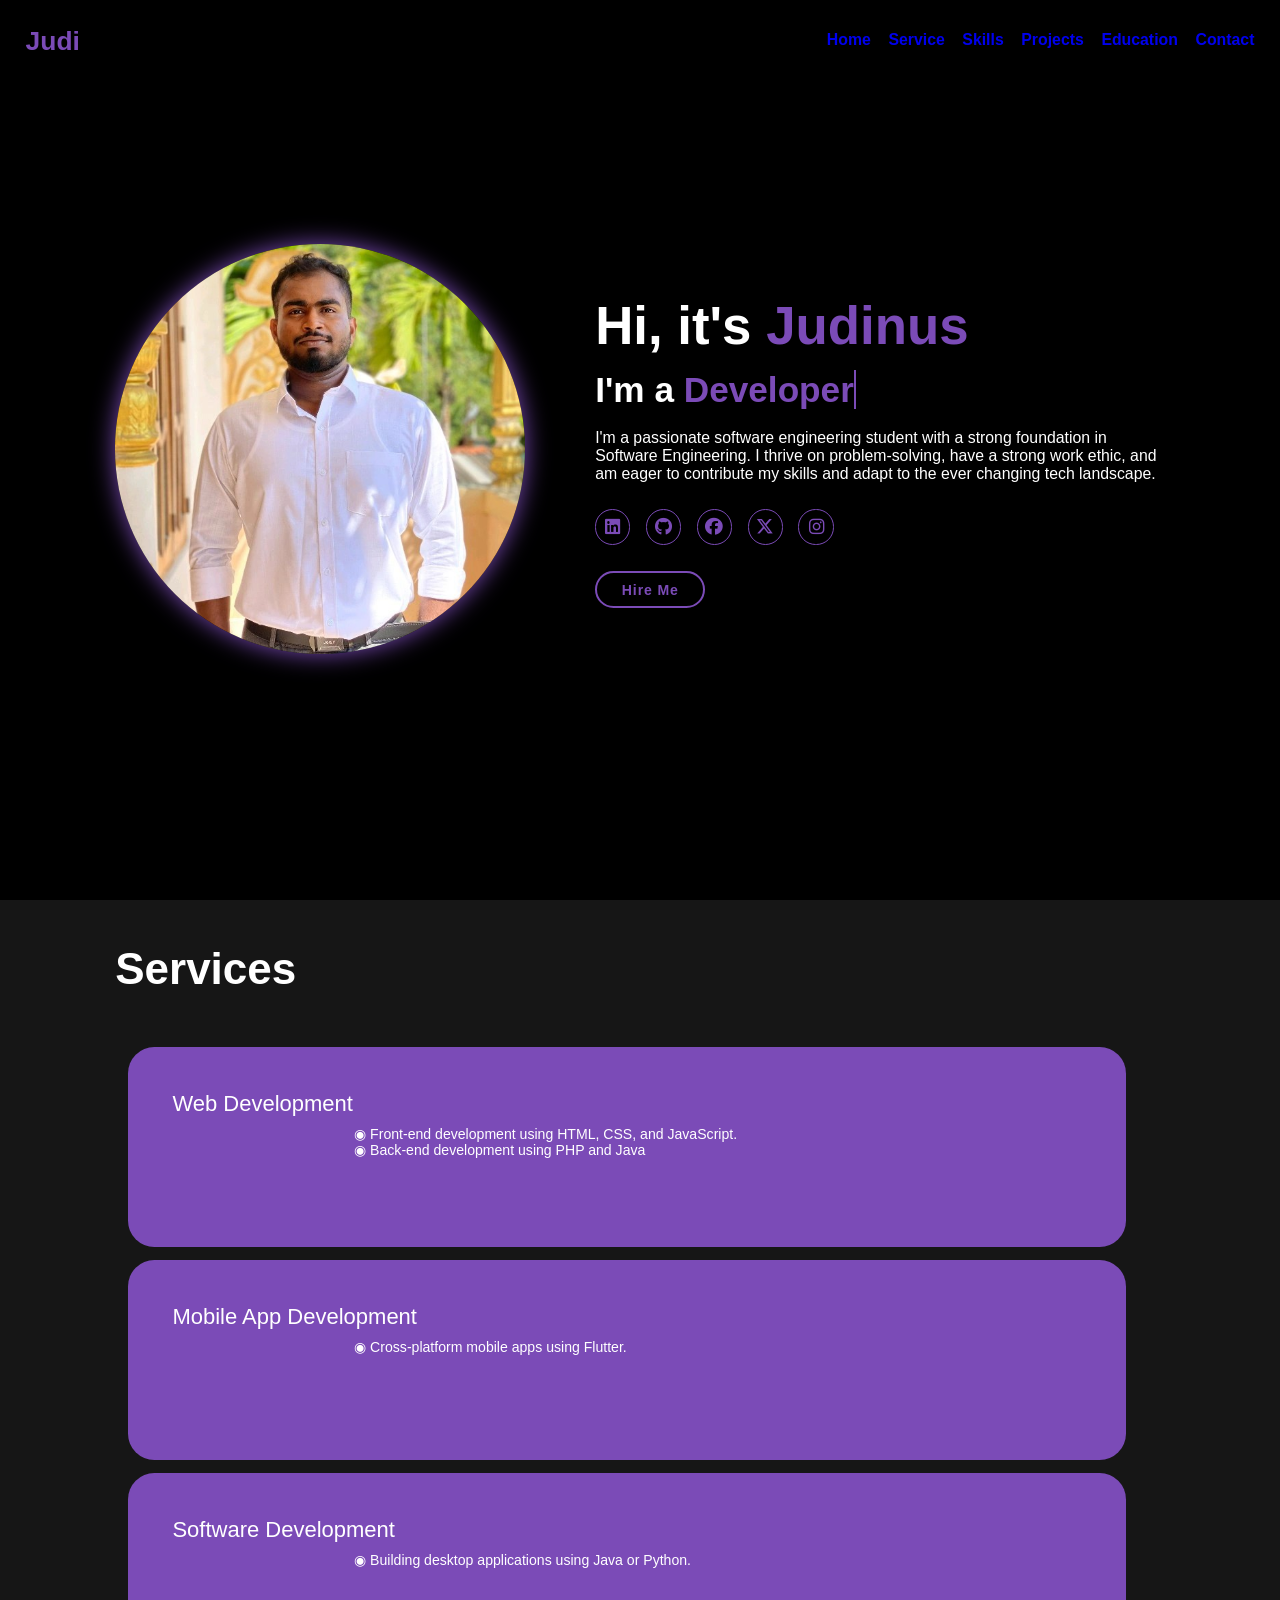
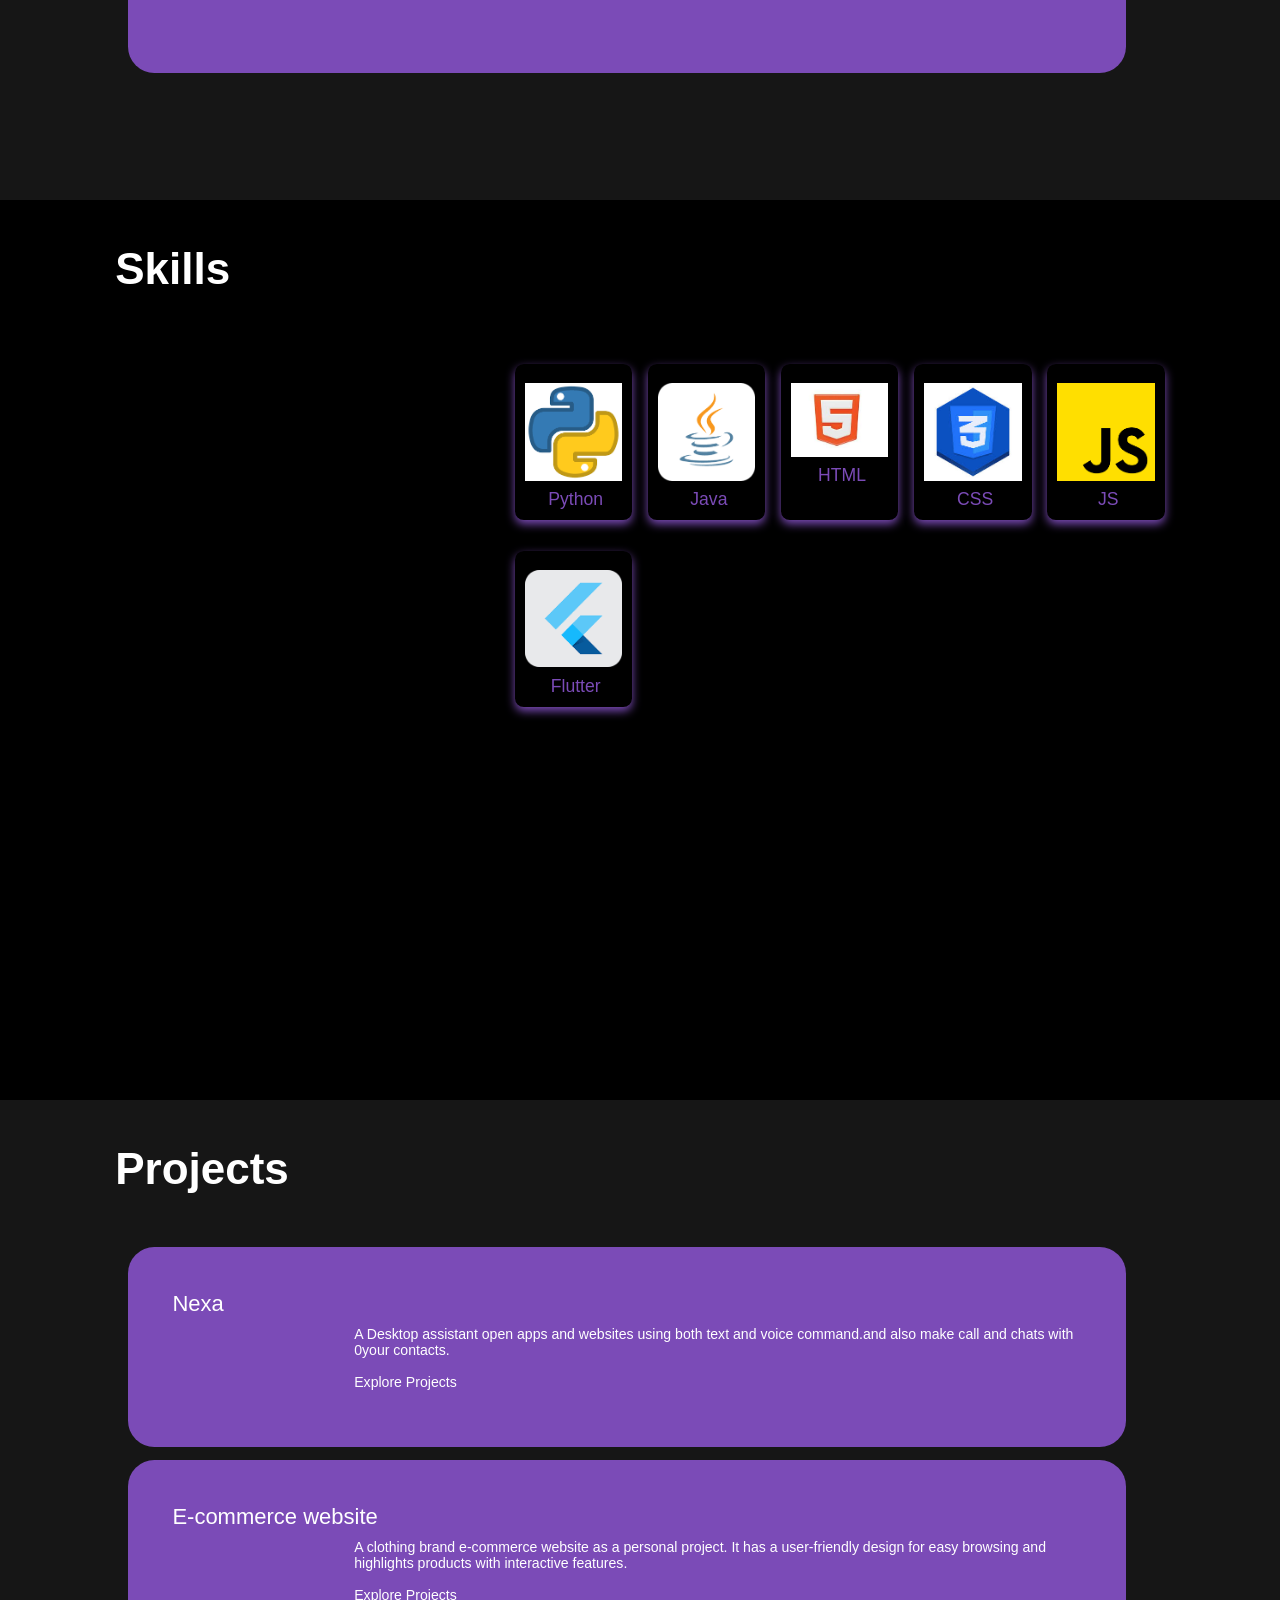
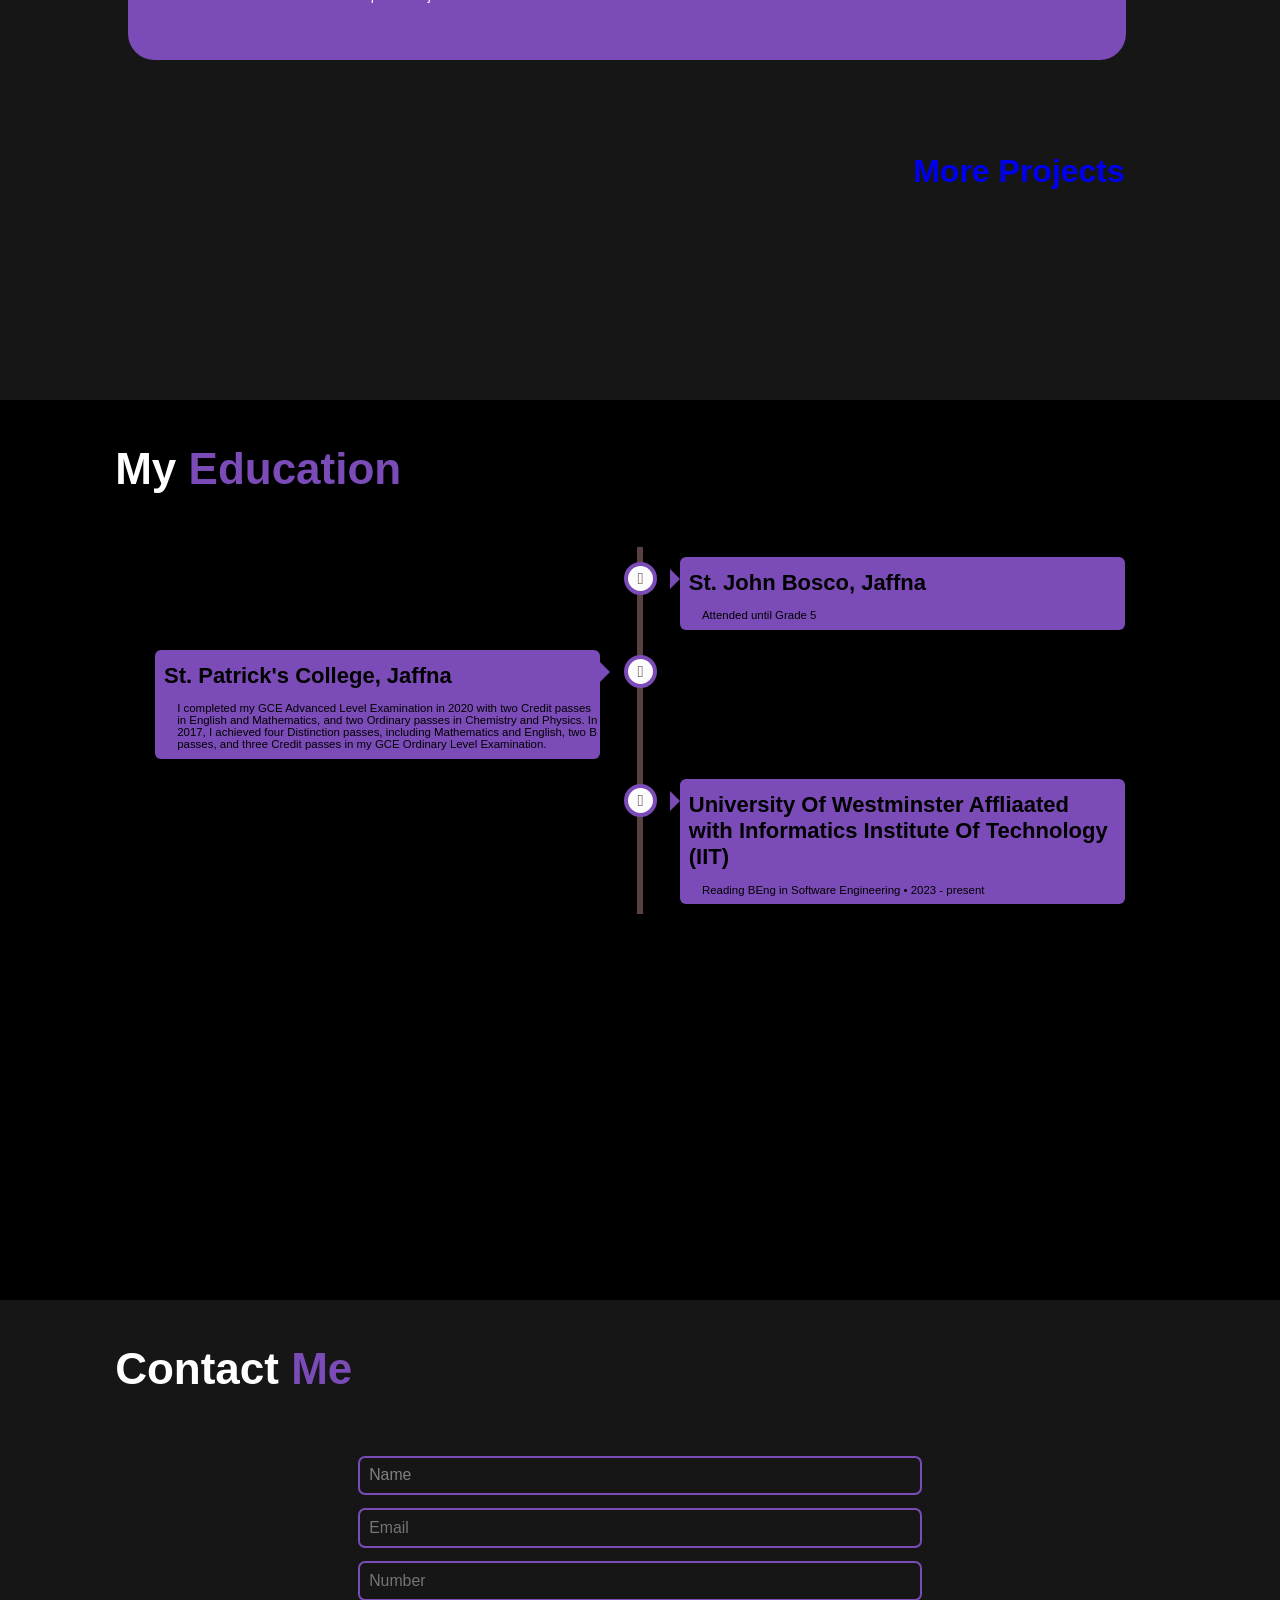
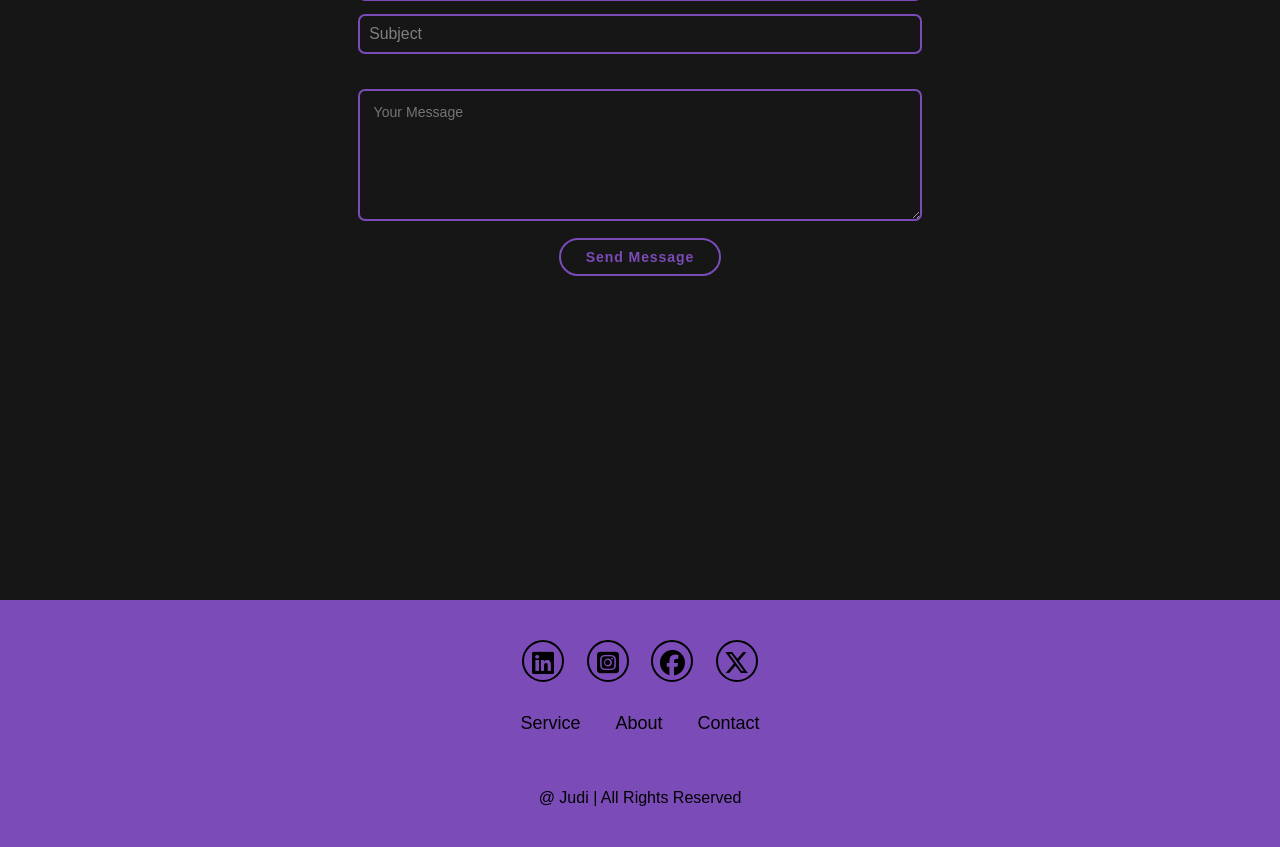
==== index.html @ 8532d981 "script file added" ====
<!DOCTYPE html>
<html lang="en">

<head>
    <meta charset="UTF-8">
    <meta name="viewport" content="width=device-width, initial-scale=1.0">
    <title>Portfolio</title>
    <link rel="stylesheet" href="style.css">
    <link rel="stylesheet" href="https://cdnjs.cloudflare.com/ajax/libs/font-awesome/6.5.2/css/all.min.css" 
    integrity="sha512-SnH5WK+bZxgPHs44uWIX+LLJAJ9/2PkPKZ5QiAj6Ta86w+fsb2TkcmfRyVX3pBnMFcV7oQPJkl9QevSCWr3W6A==" 
    crossorigin="anonymous" referrerpolicy="no-referrer" />
</head>
<body>
    <header class="header">
        <a href="#" class="logo">Judi</a>
        <!-- <i class="fa-solid fa-bars menu-icon"></i> -->
        <nav class="navbar">
            <a href="#home" class="active">Home</a>
            <a href="#service">Service</a>
            <a href="#skills">Skills</a>
            <a href="#projects">Projects</a>
            <a href="#education">Education</a>
            <!-- <a href="#experience">Experience</a> -->
            <a href="#contact">Contact</a>
        </nav>
    </header>

    <section class="home" id="home">
        <div class="home-img">
            <img src="profile.jpeg" alt="Profile Image">
        </div>
        <div class="home-content">
            <h1>Hi, it's <span>Judinus</span></h1><br>
            <h3 class="typing-text">I'm a <span id="typed-text"></span></h3><br>
            <p>I'm a passionate software engineering student with a
                strong foundation in Software Engineering. I thrive on
                problem-solving, have a strong work ethic, and am
                eager to contribute my skills and adapt to the ever
                changing tech landscape.</p>
            <div class="social-icon">
                <a href="https://www.linkedin.com/in/judinus?utm_source=share&utm_campaign=share_via&utm_content=profile&utm_medium=android_app"><i class="fa-brands fa-linkedin"></i></a>
                <a href="https://github.com/Judinus10"><i class="fa-brands fa-github"></i></a>
                <a href="https://web.facebook.com/profile.php?id=100071634176189"><i class="fa-brands fa-facebook"></i></a>
                <a href="https://x.com/Judinus10"><i class="fa-brands fa-x-twitter"></i></a>
                <a href="https://www.instagram.com/damn_itx.judi?igsh=aXR3eDQwMWQ2eWVj"><i class="fa-brands fa-instagram"></i></a>
            </div>
            <a href="#contact" class="btn">Hire Me</a>
        </div>
    </section>
    
    <section class="service" id="service">
        <h2 class="heading">Services</h2>

        <div class="service-box">
            <div class="service-info">
                <h4>Web Development</h4>
                <p>◉ Front-end development using HTML, CSS, and JavaScript.<br>
                    ◉ Back-end development using PHP and Java<br>
                    <!-- ◉ Full-stack web development (combining front-end and back-end skills) -->
                </p>
            </div>
        </div>
        <div class="service-box">
            <div class="service-info">
                <h4>Mobile App Development</h4>
                <p>◉ Cross-platform mobile apps using Flutter.<br>
                    <!--◉ Development of Android apps with Java  -->
                </p>
            </div>
        </div>
        <div class="service-box">
            <div class="service-info">
                <h4>Software Development</h4>
                <p>◉ Building desktop applications using Java or Python.<br>
                    <!-- ◉ Developing RESTful APIs with PHP or Python -->
                 </p>
            </div>
        </div>
    </section>

    <section class="skills" id="skills">
        <h2 class="heading">Skills</h2>
        <div class="container">
            <div class="row" id="skillsContainer">
                <div class="bar">
                    <div class="info">
                        <img src="assets\images\python.png" alt="Python">
                        <span>Python</span>
                    </div>
                </div>
                <div class="bar">
                    <div class="info">
                        <img src="assets\images\java.png" alt="Java">
                        <span>Java</span>
                    </div>
                </div>
                <div class="bar">
                    <div class="info">
                        <img src="assets\images\html.jpg" alt="HTML">
                        <span>HTML</span>
                    </div>
                </div>
                <div class="bar">
                    <div class="info">
                        <img src="assets\images\css.jpeg" alt="CSS">
                        <span>CSS</span>
                    </div>
                </div>
                <div class="bar">
                    <div class="info">
                        <img src="assets\images\js.png" alt="JS">
                        <span>JS</span>
                    </div>
                </div>
                <div class="bar">
                    <div class="info">
                        <img src="assets\images\flutter.png" alt="Flutter">
                        <span>Flutter</span>
                    </div>
                </div>
                <!-- <div class="bar"></div>
                    <div class="info">
                        <img src="assets\images\php.png" alt="Php">
                        <span>PHP</span>
                    </div>
                </div> -->
            </div>
        </div>
    </section>

    <section class="service" id="projects">
        <h2 class="heading">Projects</h2>
        <div class="service-box">
            <div class="service-info" id="pro">
                <h4>Nexa</h4>
                <p>
                    A Desktop assistant open apps and websites using both text and voice command.and also make call and chats with 0your contacts.
                    <br><br><a href="https://github.com/Judinus10/NexaDesktopAssistant">Explore Projects</a>
                </p>
            </div>
        </div>
        <!-- <div class="service-box">
            <div class="service-info">
                <h4>Attendence Management System</h4>
                <p>
                    A Desktop assistant open apps and websites using both text and voice command.and also make call and chats with 0your contacts.
                    <br><br><a href="https://github.com/Judinus10/NexaDesktopAssistant">Explore Projects</a>
                </p>
            </div>
        </div> -->
        <div class="service-box">
            <div class="service-info">
                <h4>E-commerce website</h4>
                <p>
                    A clothing brand e-commerce website as a personal project. It has a user-friendly design for easy browsing and highlights products with interactive features.
                    <br><br><a href="https://github.com/Judinus10/e-commerceWebsite">Explore Projects</a>
                </p>
            </div>
        </div>
        <h1><a href="https://github.com/Judinus10?tab=repositories">More Projects</a></h1>
    </section>

    <section class="education" id="education">
        <h2 class="heading">My <span>Education</span></h2>
        <div class="timeline">
             <div class="container right">
                <div class="content">
                    <div class="tag">
                        <h2>St. John Bosco, Jaffna</h2>
                    </div>
                    <div class="decs">
                        <p>Attended until Grade 5</p>
                    </div>
                </div>
            </div>
            <div class="container left">
                <div class="content">
                    <div class="tag">
                        <h2>St. Patrick's College, Jaffna</h2>
                    </div>
                    <div class="decs">
                        <p>
                            I completed my GCE Advanced Level Examination in 
                            2020 with two Credit passes in English and Mathematics,
                             and two Ordinary passes in Chemistry and Physics. 
                             In 2017, I achieved four Distinction passes, including 
                             Mathematics and English, two B passes, and three Credit 
                             passes in my GCE Ordinary Level Examination.
                        </p>
                    </div>
                </div>
            </div>
            <div class="container right">
                <div class="content">
                    <div class="tag">
                        <h2>University Of Westminster
                            Affliaated with Informatics Institute Of Technology (IIT)</h2>
                    </div>
                    <div class="decs">
                        <p>Reading BEng in Software Engineering • 2023 - present <br>
                
                        </p>
                    </div>
                </div>
            </div>
            <!-- <div class="container left">
                <div class="content">
                    <div class="tag">
                        <h2>University</h2>
                    </div>
                    <div class="decs">
                        <p>Lorem ipsum dolor sit amet In repellendus laboriosam sed 
                            error? Id illum laudantium voluptatem voluptate! Praesentium
                             rem facilis nemo tenetur vero odit eum perferendis quae quaerat?
                              Praesentium?</p>
                    </div>
                </div>
            </div>  -->
        </div>
    </section>

    <section class="contact" id="contact">
        <h2 class="heading">Contact <span>Me</span></h2>
        <form action="send_email.php" method="POST" >
            <div class="input-box">
                <input type="text" placeholder="Name" required><br>
                <input type="email" placeholder="Email" required> <br>
                <input type="Number"  placeholder="Number" required><br>
                <input type="text"  placeholder="Subject" ><br>
            </div>
            <textarea name="" id="" cols="10" placeholder="Your Message"></textarea>
            <input type="submit" value="Send Message" class="btn">
        </form>
    </section>

    <footer class="footer">
        <div class="social">
            <a href="https://www.linkedin.com/in/judinus?utm_source=share&utm_campaign=share_via&utm_content=profile&utm_medium=android_app" class="fa-brands fa-linkedin"></i></a>
            <a href="https://www.instagram.com/damn_itx.judi?igsh=aXR3eDQwMWQ2eWVj" class="fa-brands fa-square-instagram"></i></a>
            <a href="https://web.facebook.com/profile.php?id=100071634176189" class="fa-brands fa-facebook"></i></a>
            <a href="https://x.com/Judinus10" class="fa-brands fa-x-twitter"></i></a>
        </div>
        <ul class="list">
            <!-- <li><a href="#">FAQ</a></li> -->
            <li><a href="#service">Service</a></li>
            <li><a href="#home">About</a></li>
            <li><a href="#contact">Contact</a></li>
            <!-- <li><a href="#">Privacy Policies</a></li> -->
        </ul>
        <p class="copyright">
            @ Judi | All Rights Reserved
        </p>
    </footer>

    <script src="/assets/js/script.js"> </script>
</body>
</html>
---- style.css ----
@import url("https://fonts.googleapis.com/css?family=Montserrat:400,500,600|Nunito:400,600,700");
*{
  margin: 0;
  padding: 0;
  box-sizing: border-box;
  text-decoration: none;
  border: none;
  outline: none;
  scroll-behavior: smooth;
  font-family: 'Popins',sans-serif;
}

:root{
  --bg-colour:#000000;
  --second-bg-color:#161616;
  --text-color:#fff;
  --main-color:#7b4bb7;
}

html{
  font-size: 62.5%;
  overflow-x: hidden;
}

body{
  background: var(--bg-colour);
  font-family:"Poppins",sans-serif;
  color:var(--text-color);
}

html::-webkit-scrollbar-track{
  width: 0.8rem;
}

html::-webkit-scrollbar-track{
  background: var(--bg-colour);
}

html::-webkit-scrollbar-thumb{
  background: var(--main-color);
}

.header{
  position: fixed;
  top: 0;
  left: 0;
  width: 100%;
  padding: 3rem 2%; /*vertical & horizontal paddding */
  background: rgba(0,0,0,0.7);
  filter: drop-shadow(10px);
  display: flex;
  justify-content: space-between;
  align-items: center;
  z-index: 100;
}

.logo{
  font-size: 3rem;
  color: var(--main-color);
  font-weight: 800;
  cursor: pointer;
  transition: 0.5s ease;
}

.logo:hover{
  transform: scale(1.1);
}

.navbar {
  display: flex;
  gap: 2rem; /* Adjust the value as needed for horizontal spacing */
  font-size: 1.8rem;
  color: var(--text-color);
  font-weight: 700;
  transition: 0.3s ease;
  border-bottom: 3px solid transparent;
}


.navbar a:hover,
.navbar a:active{
  color: var(--main-color);
  border-bottom: 3px solid var(--main-color);
}

#menu-icon{
  font-size: 3rpm;
  color: var(--main-color);
  display:none;
}

@media (max-wodth:995px){
  #menu-icon{
    display:block;
  }

  .navbar{
    position:absolute;
    top:100%;
    right:0;
    width :40%;
    border-left: 3px solid var(--main-color);
    border-bottom: 3px solid var(--main-color);
    border-bottom-left-radius:2rem ;
    padding: 1rem 3%;
    background-color: var(--second-bg-color);
    border-top:0.1rem solid rgba(0,0,0,0.1);
    display: none;
  }
  .navbar.active{
    display: block;
  }
  .navbar a{
    display: block;
    font-size: 2rem;
    margin: 3rem 0;
  }
  .navbar a:hover,
  .navbar a.active{
    padding: 1rem;
    border-radius: 0.5rem;
    border-bottom: 0.5rem solid var(--main-color);
  }
}

section{
  min-height: 100vh;
  padding: 5rem 9% 5rem;
}

.home{
  display: flex;
  justify-content: center;
  align-items:center;
  gap: 8rem;
  background-color: var(--bg-colour);
}

.home .home-content h1{
  font-size: 6rem;
  font-weight: 700;
  line-height: 1.3;
}

span{
  color: var(--main-color);
}

.home-content h3 {
  font-size: 4rem;
  margin-bottom: 1rem;
  font-weight: 700;
}

.home-img{
  border-radius: 50%;
}

.home-img img {
  position: relative;
  width: 32vw;
  border-radius: 50%;
  box-shadow: 0 0 25px var(--main-color);
  cursor: pointer;
}

.home-img img:hover{
  transform: scale(1.01);
  filter:drop-shadow(0 0 25px var(--main-color));
}

.home-content p{
  font-size: 1.8rem;
  font-weight: 500;
}

.social-icon a{
  display: inline-flex;
  justify-content: center;
  align-items: center;
  width: 4rem;
  height: 4rem;
  background : transparent;
  border: 0.2rem solid var(--main-color);
  font-size: 2rem;
  border-radius: 50%;
  color: var(--main-color);
  margin: 3rem 1.5rem 3rem 0;
  transition: 0.3s ease;
}

.social-icon a:hover {
  color: black;
  transform: scale(1.3)translateY(-5px);
  background: var(--main-color);
  box-shadow: 0 0 25px var(--main-color);
}

.btn {
  display: inline-block;
  padding: 1rem 2.8rem;
  background: var(--bg-colour);
  border-radius: 4rem;
  font-size: 1.6rem;
  color: var(--main-color);
  border: 2px solid var(--main-color);
  letter-spacing: 0.1rem;
  font-weight: 600;
  transition: 0.3s ease;
  cursor: pointer;
}

.btn:hover {
  transform: scale(1.03);
  background-color: var(--main-color);
  color: black;
  box-shadow: 0 0 25px var(--main-color);
}

.typing-text {
  font-size: 34px;
  font-weight: 600;
  min-width: 280px;
}

/* .typing-text span{
  position: relative;
}

.typing-text span::before {
  content: "Software Developer";
  color: var(--main-color);
  animation: word 20s infinite;
}

.typing-text span::after {
  content: "";
  background: var(--bg-colour);
  position: inherit;
  width: calc(100% + 8px);
  height: 100%;
  border-left: 3px solid var(--bg-colour);
  right: -8;
  animation: cursor 0.6s infinite,typing 20s steps(14) infinite;
}

@keyframes curser {
  to{
    border-left: 3px solid var(--main-color);
  }
}

@keyframes words {
  0% , 20% {
    content: "Web Developer";
  }
  21% , 40% {
    content: "Software Developer";
  }
  41% , 60% {
    content: "Web Designer";
  }
  61% , 80% {
    content: "Photographer";
  }
  81% , 100% {
    content: "Youtuber";
  }
}

@keyframes typing {
  10%, 15%,
  30%, 35%,
  50%, 55%,
  70%, 75%,
  90%, 95%{
    width: 0;
  }
  5%, 20%,
  25%, 40%,
  45%, 60%,
  65%, 80%, 85%{
    width:calc(100% + 8px);
  }
} */

.typing-text span {
  border-right: 2px solid; 
  animation: blink 0.7s infinite; 
}

@keyframes blink {
  50% { border-color: transparent; }
}


@media (max-width:1000px) {
  .home{
    gap: 4rem ;
  }
}

@media (max-width: 995px) {
  .home{
    flex-direction: column;
    margin: 5rem;
  }
  .home .home-content h3{
    font-size: 2.5rem ;
  }
  .home-content h1{
    font-size: 5rem ; 
  }
  .home-img img{
    width: 70vw;
    margin-top: 4rem;
  }
}

/* service section */

.service{
  background-color: var(--second-bg-color);
}

.heading {
  font-size: 5rem; /* Adjust the size as needed */
  font-weight: 800;
  color: var(--text-color); /* Or any color you prefer */
  margin-bottom: 6rem; /* Space below the heading */
}

 .service-container {  /*look for grid view of service later */
  display: grid;
  grid-template-columns: repeat(3, 1fr);
  align-items: center;
  gap: 3rem;
}

.service-box {
  background-color: var(--main-color);
  height: 200px;
  border-radius: 3rem;
  cursor: pointer;
  transition: 0.3s ease;
  margin: 1.5rem;
  width: 95%;
}

.service-box:hover {
  background: white;
  color: var(--main-color);
  transform: scale(1.03);
}

.service-info:hover {
  color: var(--main-color);
  transform: scale(1.03);
}

.service-box .service-info {
  display: flex;
  flex-direction: column;
  text-align: left;
  max-height: 200px;
  justify-content: center;
  align-content: baseline;
  padding: 5em;
}

.service-info h4 {
  font-size: 2.5rem;
  font-weight: 500;
  margin-bottom: 1rem;
}

.service-info p {
  font-size: 1.6rem;
  font-weight: 400;
  max-height: 100px;
  /* margin: auto; */
  padding-left: 20%;
}

/* projects */

.service-info a {
  font-size: 1.6rem;
  font-weight: 400;
  max-height: 100px;
  color: var(--text-color);
  transition: color 0.3s ease;
}

.service-box:hover .service-info a {
  color: var(--main-color);
  text-decoration: underline;
}

.service h1{
  font-size: 32px;
  text-align: end;
  color: var(--main-color);
  padding-top: 80px;
  padding-right: 40px;
}

.service h1 a:hover{
  color:var(--text-color);
  transition: color 0.3s ease;
  text-decoration: underline;
}

@media (max-width: 991px){
  section {
    padding: 10rem 3% 2rem;
  }
  .services{
    padding-bottom: 7rem;
  }
}

@media (max-width: 895px){
  section h2{
    margin-bottom: 3rem;
  }
  .service-container{
    grid-template-columns: repeat(1,1fr);
  }
}

/* Skills Section */

.skills {
  background: var(--bg-colour);
}

.skills .container {
  color: var(--text-color);
  margin: auto;
  margin-top: 2rem;
  display: flex;
  flex-wrap: wrap;
  justify-content: space-between;
  gap: 1rem; 
  width: 650px;
  float: right;
  /* background-color:var(--second-bg-color); */
}

.skills .container .row {
  display: grid;
  grid-template-columns: repeat(5,1fr);
  flex-wrap: wrap;
  gap: 1.8rem;
}

.skills .container .bar {
  margin-bottom: 15px;
  padding: 10px;
  border-radius: 1rem;
  background: var(--bg-colour);
  box-shadow: 0 4px 10px var(--main-color);
  transition: 0.3s ease;
  cursor: pointer;
}

.skills .container .bar img {
  max-width: 100%;
  height: auto;
}

.skills .container .bar:hover {
  box-shadow: 0 4px 10px var(--main-color);
  transform: scale(1.03);
}

.skills .container .bar .info {
  display: flex;
  flex-direction: column;
  align-items: center;
  gap: 1rem;
  margin-top: 1rem;
}

.skills .container .bar .info span{
  font-size: 2rem;
  font-weight: 500;
  margin-left: 0.5rem;
}

@media screen and (max-width : 600px) {
  .skills .container{
    margin: 0;
    padding: 0;
  }

  .skills .container .row{
    grid-template-columns: repeat(2,1fr);
    margin: 1rem;
    padding: 2rem 0.2rem 2rem 0.2rem;
    gap: 1rem;
  }

  .skills .container{
    margin-top: 5px;
    width: 100%;
  }
}

/* education section */

.education {
  background: var(--bg-color);
}

.education .timeline {
  position: relative;
  max-width: 1200px;
  margin: 0 auto;
}

.education .timeline::after {
  content: '';
  position: absolute;
  width: 6px;
  background: rgb(90, 64, 64);
  top: 0;
  bottom: 0;
  left: 50%;
  margin-left: -3px;
  z-index: -2px;
}

.education .container{
  padding: 10px 40px;
  position: relative;
  background-color: inherit;
  width: 50%;
}

.education .container::after {
  content: '\f501';
  position: absolute;
  width: 25px;
  height: 25px;
  line-height: 25px;
  right: -17px;
  background-color: rgb(252, 252, 252);
  border: 4px solid var(--main-color);
  top: 15px;
  border-radius: 50%;
  z-index: 100;
  font-size: 1.89rem;
  text-align: center;
  font-weight: 600;
  font-family: "Font Awsome\ 5 Free";
  color: rgb(90, 64, 64);
}

.education .left {
  left: 0;
}

.education .right {
  left: 50%;
}

.education .left::before {
  content: '';
  height: 0;
  position: absolute;
  top: 22px;
  width: 0;
  z-index: 1;
  right: 30px;
  border: medium solid var(--main-color);
  border-width: 10px 0 10px 10px;
  border-color: transparent transparent transparent var(--main-color);
}

.education .right::before {
  content: '';
  height: 0;
  position: absolute;
  top: 22px;
  width: 0;
  z-index: 1;
  left: 30px;
  border: medium solid var(--main-color);
  border-width: 10px 0 10px 10px;
  border-color: transparent transparent transparent var(--main-color);
}

.education .right::after {
  left: -16px;
}

.education .content {
  background: var(--main-color);
  position: relative;
  border-radius: 6px;
}

.education .content .tag{
  font-size: 1.5rem;
  padding-top: 1.5rem;
  padding-right: 1.5rem;
  padding-left: 1rem;
}

.education .content .decs {
  margin-left: 1.5rem;
  padding-top: 1.5rem;
  padding-bottom: 1rem;
  padding-left: 1rem;
}

.education .content .tag h2 {
  font-size: 2.5rem;
  font-weight: 600;
  color: #000000;
}

.education .content .decs p{
  font-size: 1.3rem;
  font-weight: 500;
  color: #000000;
}

ul {
  list-style-type: disc; 
  padding-left: 20px; 
  color: #000000;
}

ul ul {
  list-style-type: square; 
  padding-left: 20px; 
  color: #000000;
}



@media  screen and (max-width: 600px) {
  .education .timeline {
    margin-top: 2rem;
  }

  .education .timeline::after{
    left: 31px;
  }

  .education .container{
    width: 100%;
    padding-left: 8rem;
    padding-right: 2rem;
  }

  .education .container::after{
    font-size: 2.2rem;
  }

  .education .container::before {
    left: 61px;
    border: medium solid var(--main-color);
    border-width: 10px 10px 10px 0;
    border-color: transparent var(--main-color) transparent transparent;
  }

  .education .left::after{
    left: 15px;
  }

  .education .right::after{
    left: 15px;
  }

  .education .right{
    left: 0%;
  }
}

/* contact section */

.contact{ /*changed*/
background-color: var(--second-bg-color);
}

.contact h2 {
  margin-bottom: 3rem;
  color: white;
}

.contact form {
  max-width: 70rem;
  margin: 1rem auto;
  margin-bottom: 3rem;
  text-align: center;
}

.contact form .input-box {
  gap: 2rem;
  justify-content: center;
  flex-wrap: wrap;
  display: block;
  width: 100%;
  max-width: 100%;
  padding: 1.5rem;
  font-size: 1.6rem;
  margin: 1rem 0;
  resize: none;
}

.contact form .input,
.contact form {
  width: 100%;
  padding: 1.5rem;
  font-size: 1.6rem;
  color: var(--text-color);
  background: var(--second-bg-color);
  border-radius: 0.8rem;
}

input[type="text"], input[type="email"], input[type="number"] {
  padding: 1rem;
  font-size: 1.8rem;
  color: rgb(253, 250, 250); /* Input text color */
  background-color: var(--second-bg-color);
  border: 2px solid var(--main-color); /* Border color */
  border-radius: 0.8rem;
  margin-bottom: 1.5rem;
  width: 100%; /* Set width to 100% */
  max-width: 70rem; /* Set max-width to match the form */
}

input[type="text"]::placeholder {
  color: gray; /* Placeholder text color */
}

.contact form textarea {
  display: block;
  width: 100%; /* Set width to 100% */
  max-width: 64rem; /* Set max-width to match the input boxes */
  height: 15rem;
  padding: 1.5rem;
  font-size: 1.6rem;
  color: var(--text-color);
  background: var(--second-bg-color);
  border-radius: 0.8rem;
  border: 2px solid var(--main-color);
  margin: 1rem auto;
  resize: vertical;
}

.contact form .btn {
  background-color: var(--second-bg-color); /*changed*/
  display: block;
  margin: 2rem auto;
}

.contact form .btn:hover{  /*changed*/
  transform: scale(1.03);
  background-color: var(--main-color);
  color: black;
  box-shadow: 0 0 25px var(--main-color);
}


/* Footer section */

.footer{
  position: relative;
  bottom: 0;
  width: 100%;
  padding: 40px 0;
  background-color: var(--main-color);
}

.footer .social {
  text-align: center;
  padding-bottom: 25px;
  color: #000000;
}

.footer .social a {
  font-size: 25px;
  color: black;
  border: 2px solid black;
  width: 42px;
  height: 42px;
  line-height: 42px;
  display: inline-block;
  text-align: center;
  border-radius: 50%;
  margin: 0 10px;
  transition: 0.3 ease;
}

.footer .social a:hover{
  transform: scale(1.2)translateY(-5px);
  background: black;
  color: var(--main-color);
}

.footer ul {
  margin-top: 0;
  padding: 0;
  font-size: 18px;
  line-height: 1.8;
  margin-bottom: 0;
  text-align: center;
}

.footer ul li a{
  color: black;
  border-bottom: 3px solid transparent;
  transition: 0.3 ease;
}

.footer ul li a:hover{
  border-bottom: 3px solid black;
}

.footer ul li {
  display: inline-block;
  padding: 0 15px;
}

footer .copyright{
  margin-top: 50px;
  text-align: center;
  font-size: 16px;
  color: black;
}

@media (max-width:1285px) {
  html{
    font-size: 55%;
  }
  .service-container{
    padding-bottom: 7rem;
    grid-template-columns: repeat(2,1fr);
    margin: 0 5rem;
  }
}

@media (max-width:991px) {
  .header{
    padding: 2rem;
  }
  .section {
    padding: 10rem 3% 2rem;
  }
  .service{
    padding-bottom: 7rem;
  }
  .footer{
    padding: 2rem 3%;
  }
}
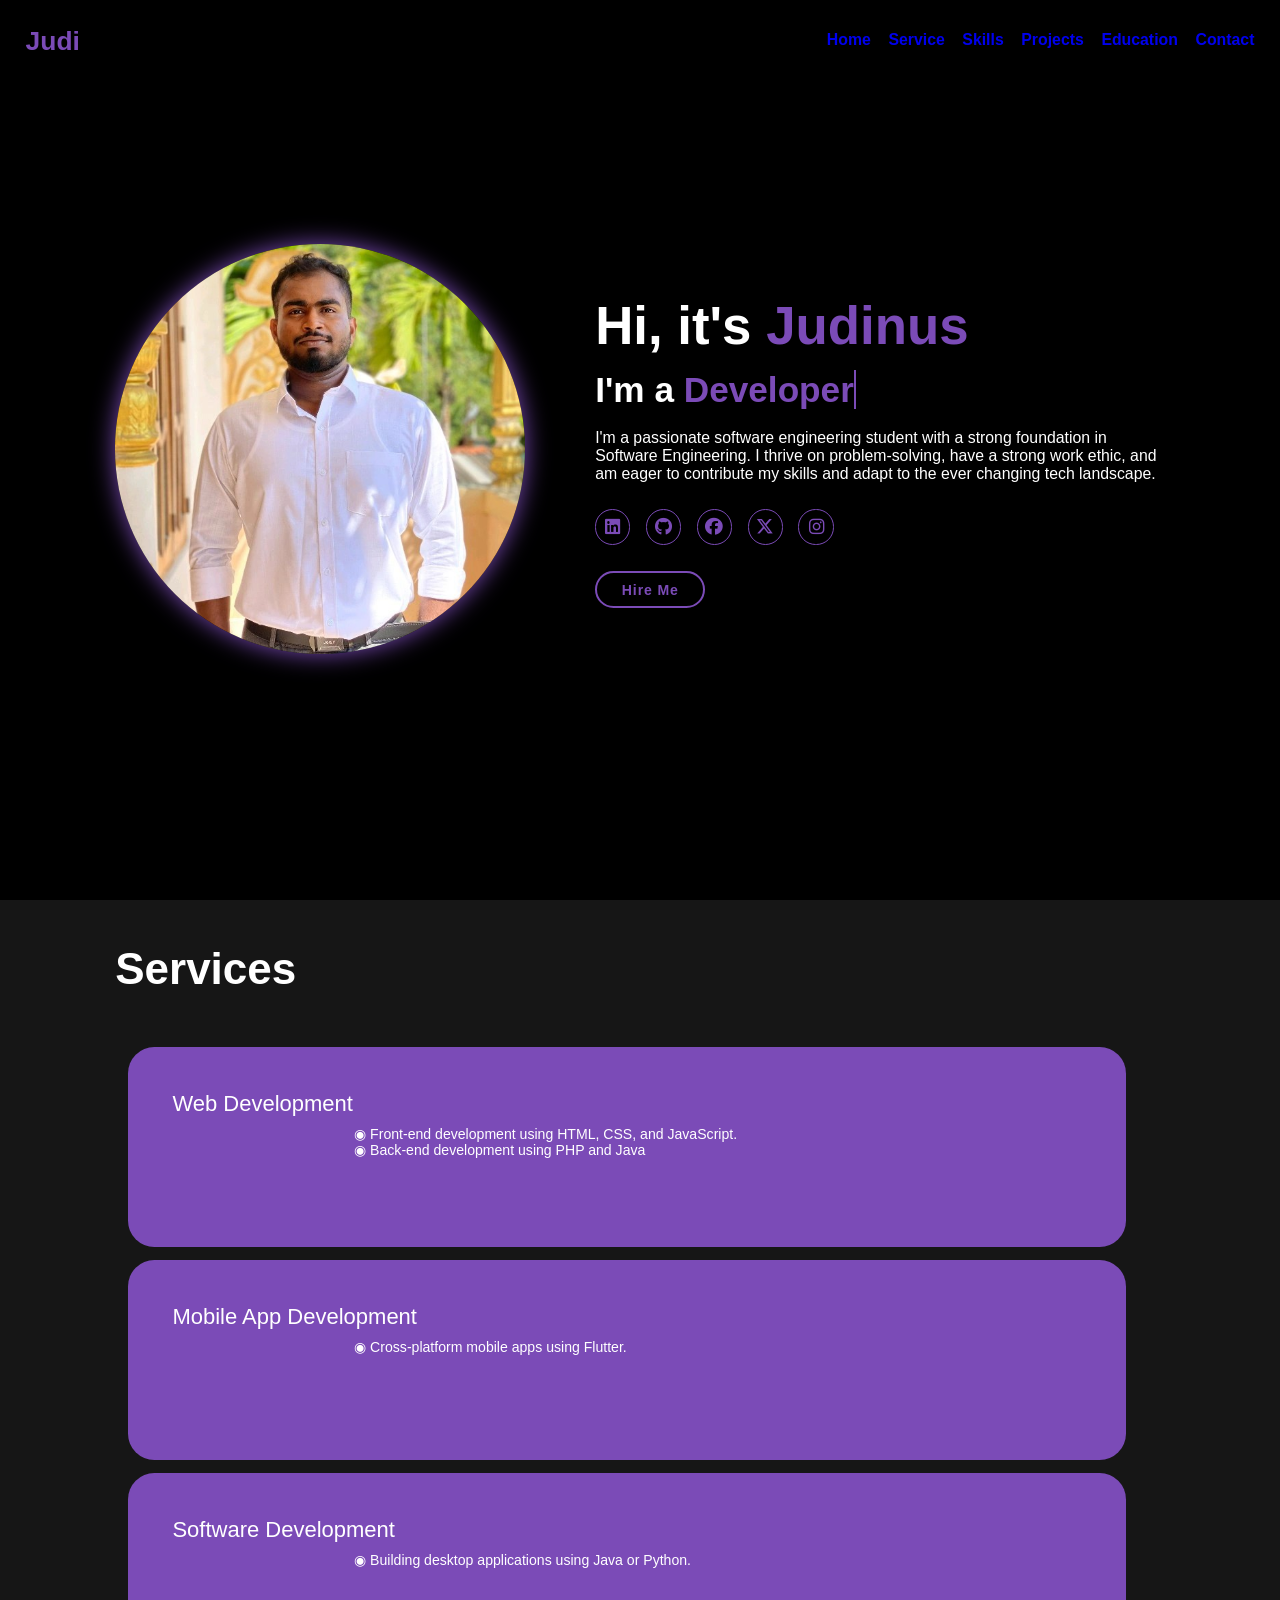
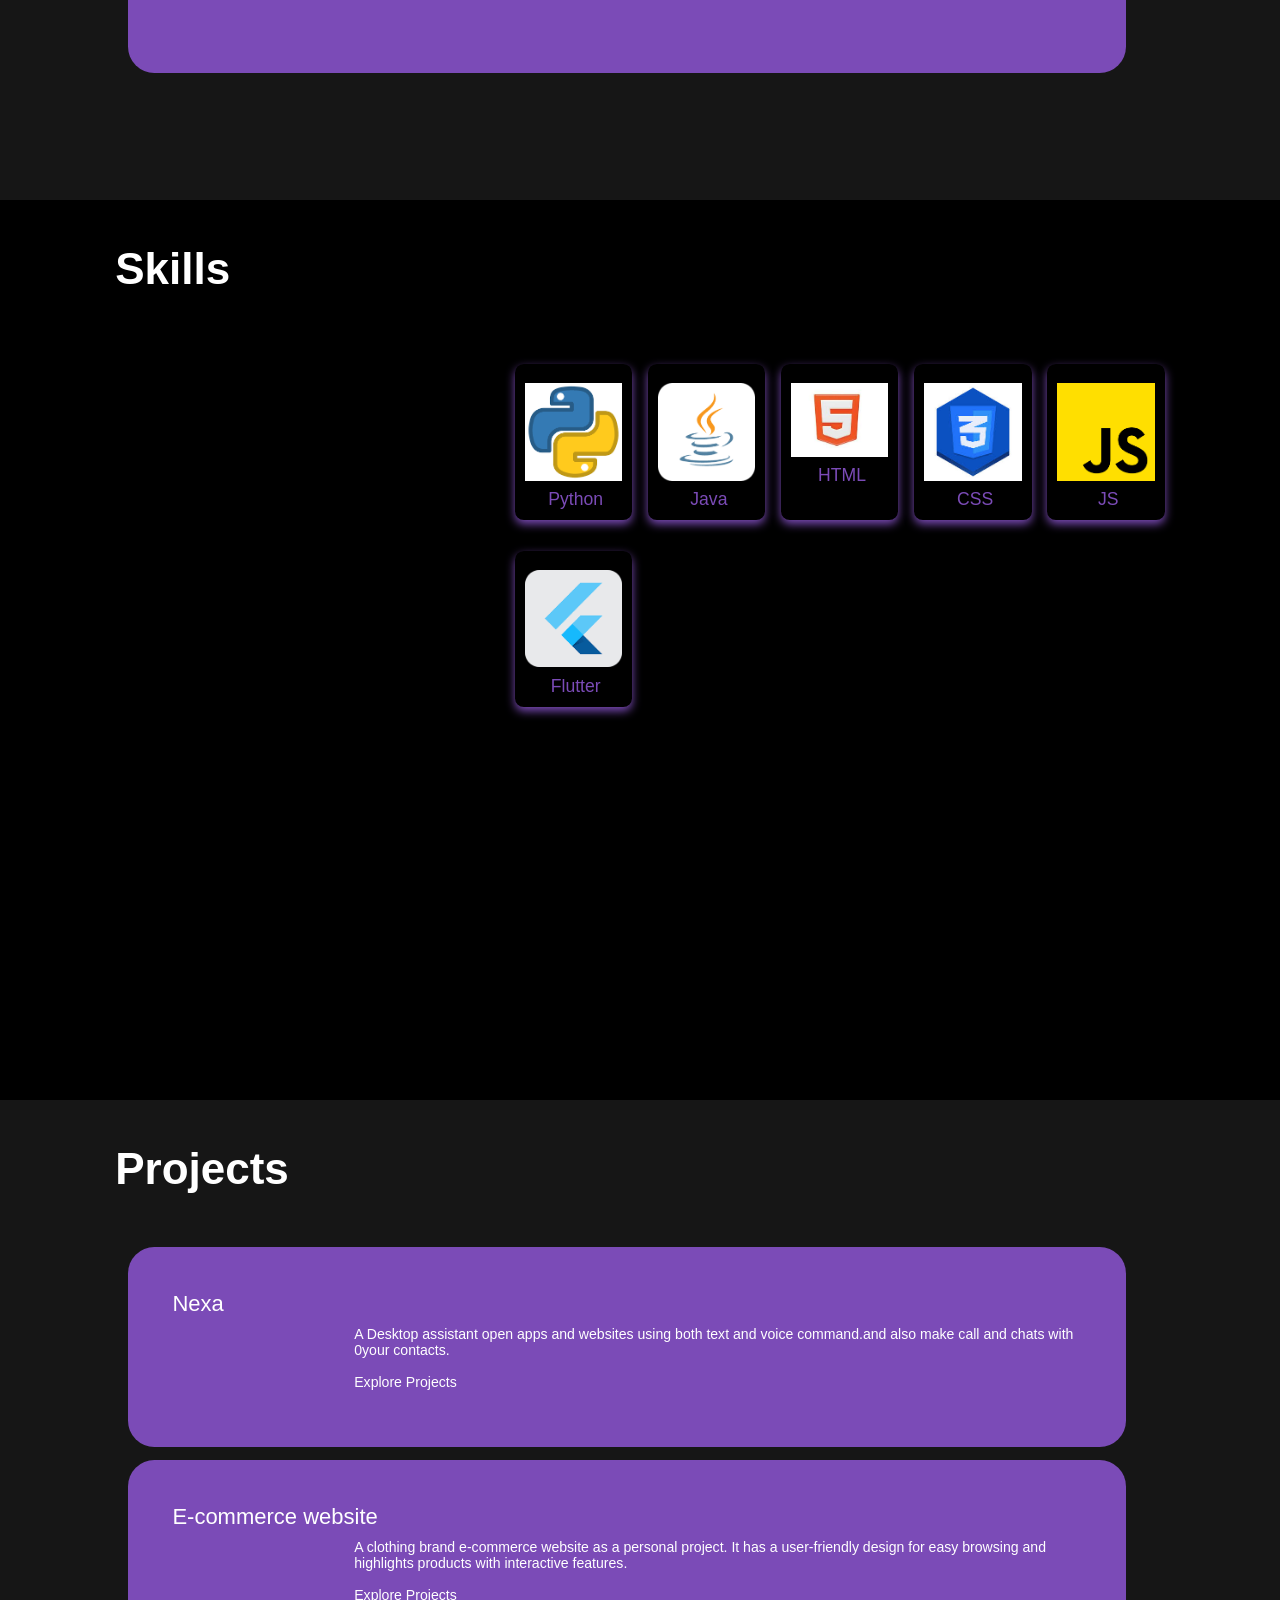
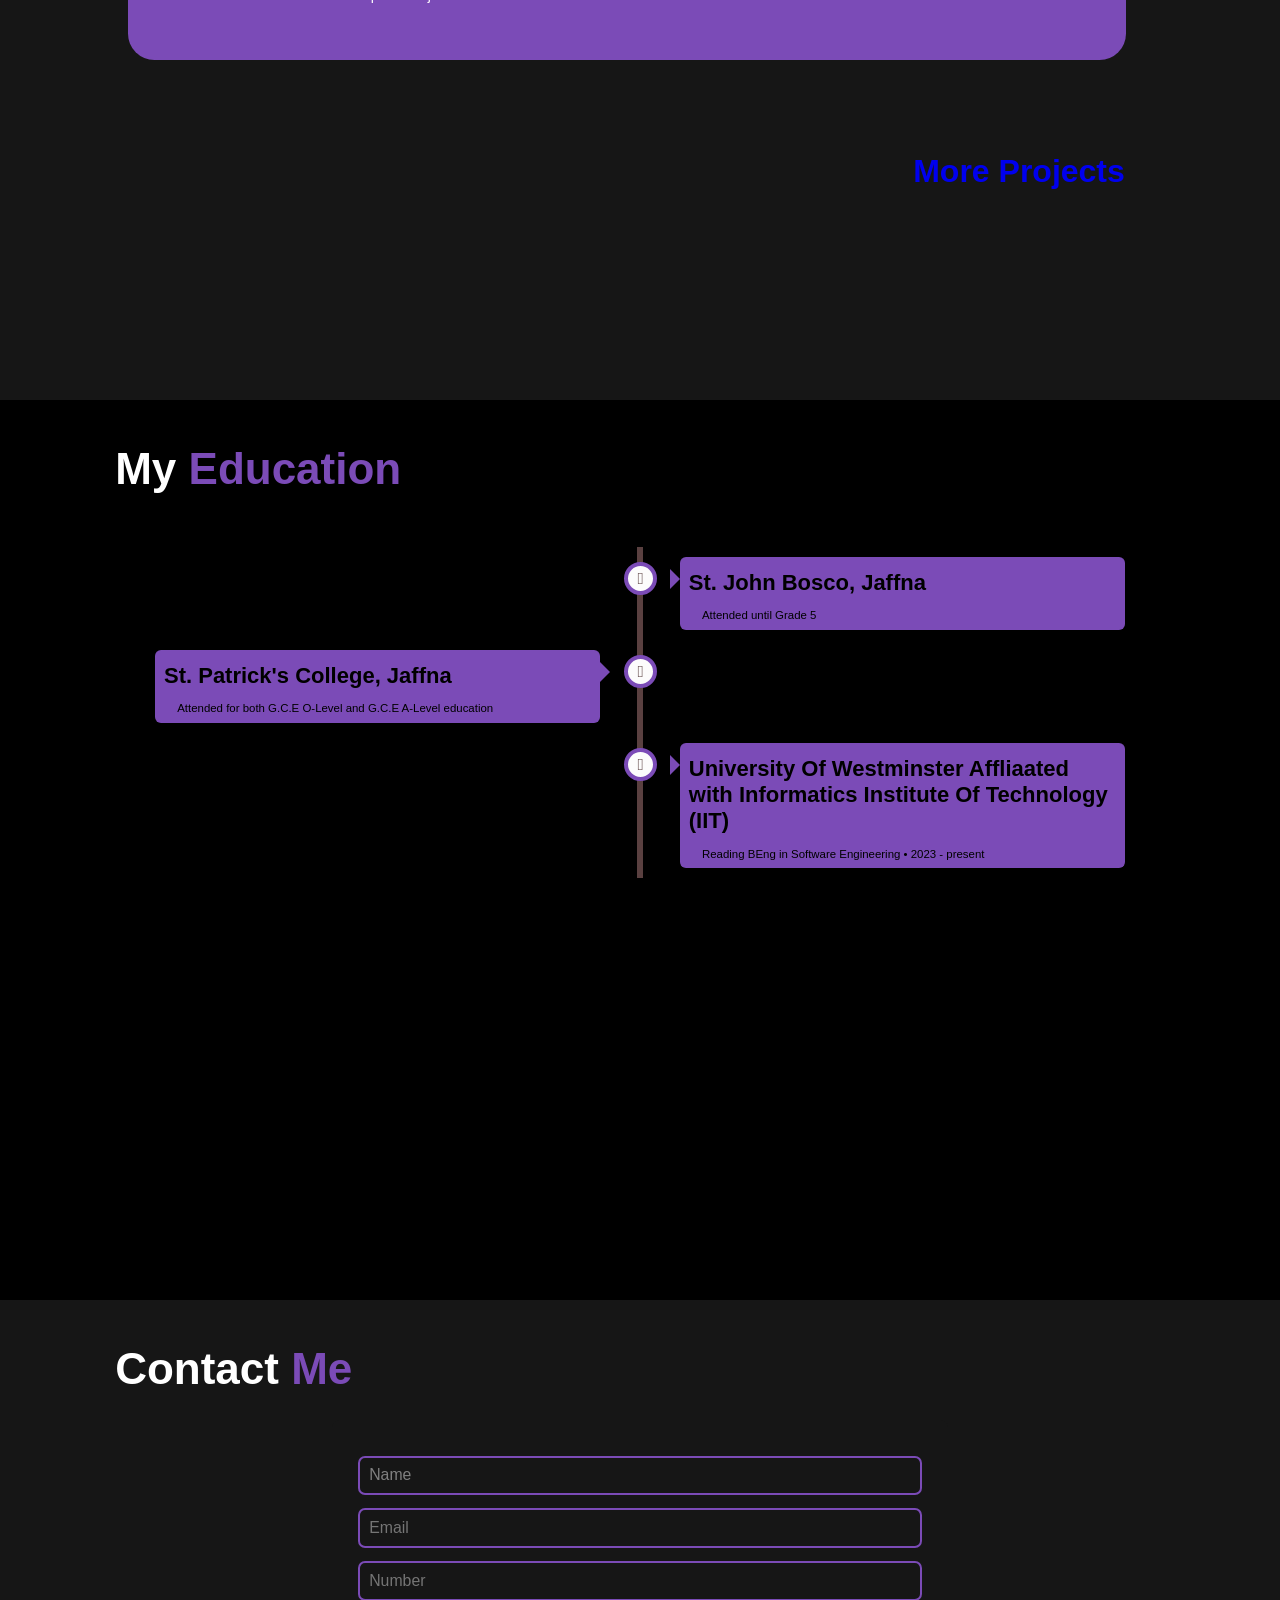
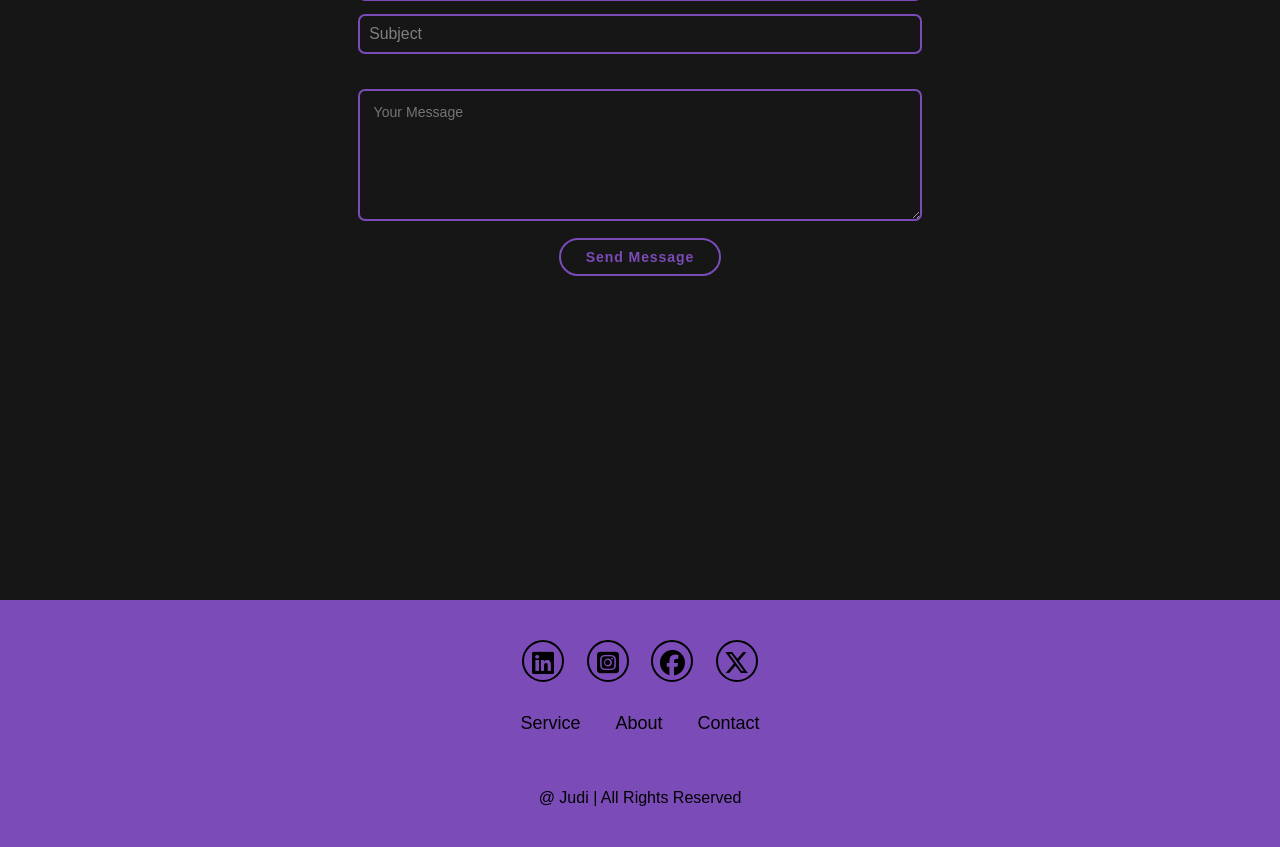
==== commit 557218f7: "modified education" ====
--- a/index.html
+++ b/index.html
@@ -180,12 +180,7 @@
                     </div>
                     <div class="decs">
                         <p>
-                            I completed my GCE Advanced Level Examination in 
-                            2020 with two Credit passes in English and Mathematics,
-                             and two Ordinary passes in Chemistry and Physics. 
-                             In 2017, I achieved four Distinction passes, including 
-                             Mathematics and English, two B passes, and three Credit 
-                             passes in my GCE Ordinary Level Examination.
+                            Attended for both G.C.E O-Level and G.C.E A-Level education
                         </p>
                     </div>
                 </div>
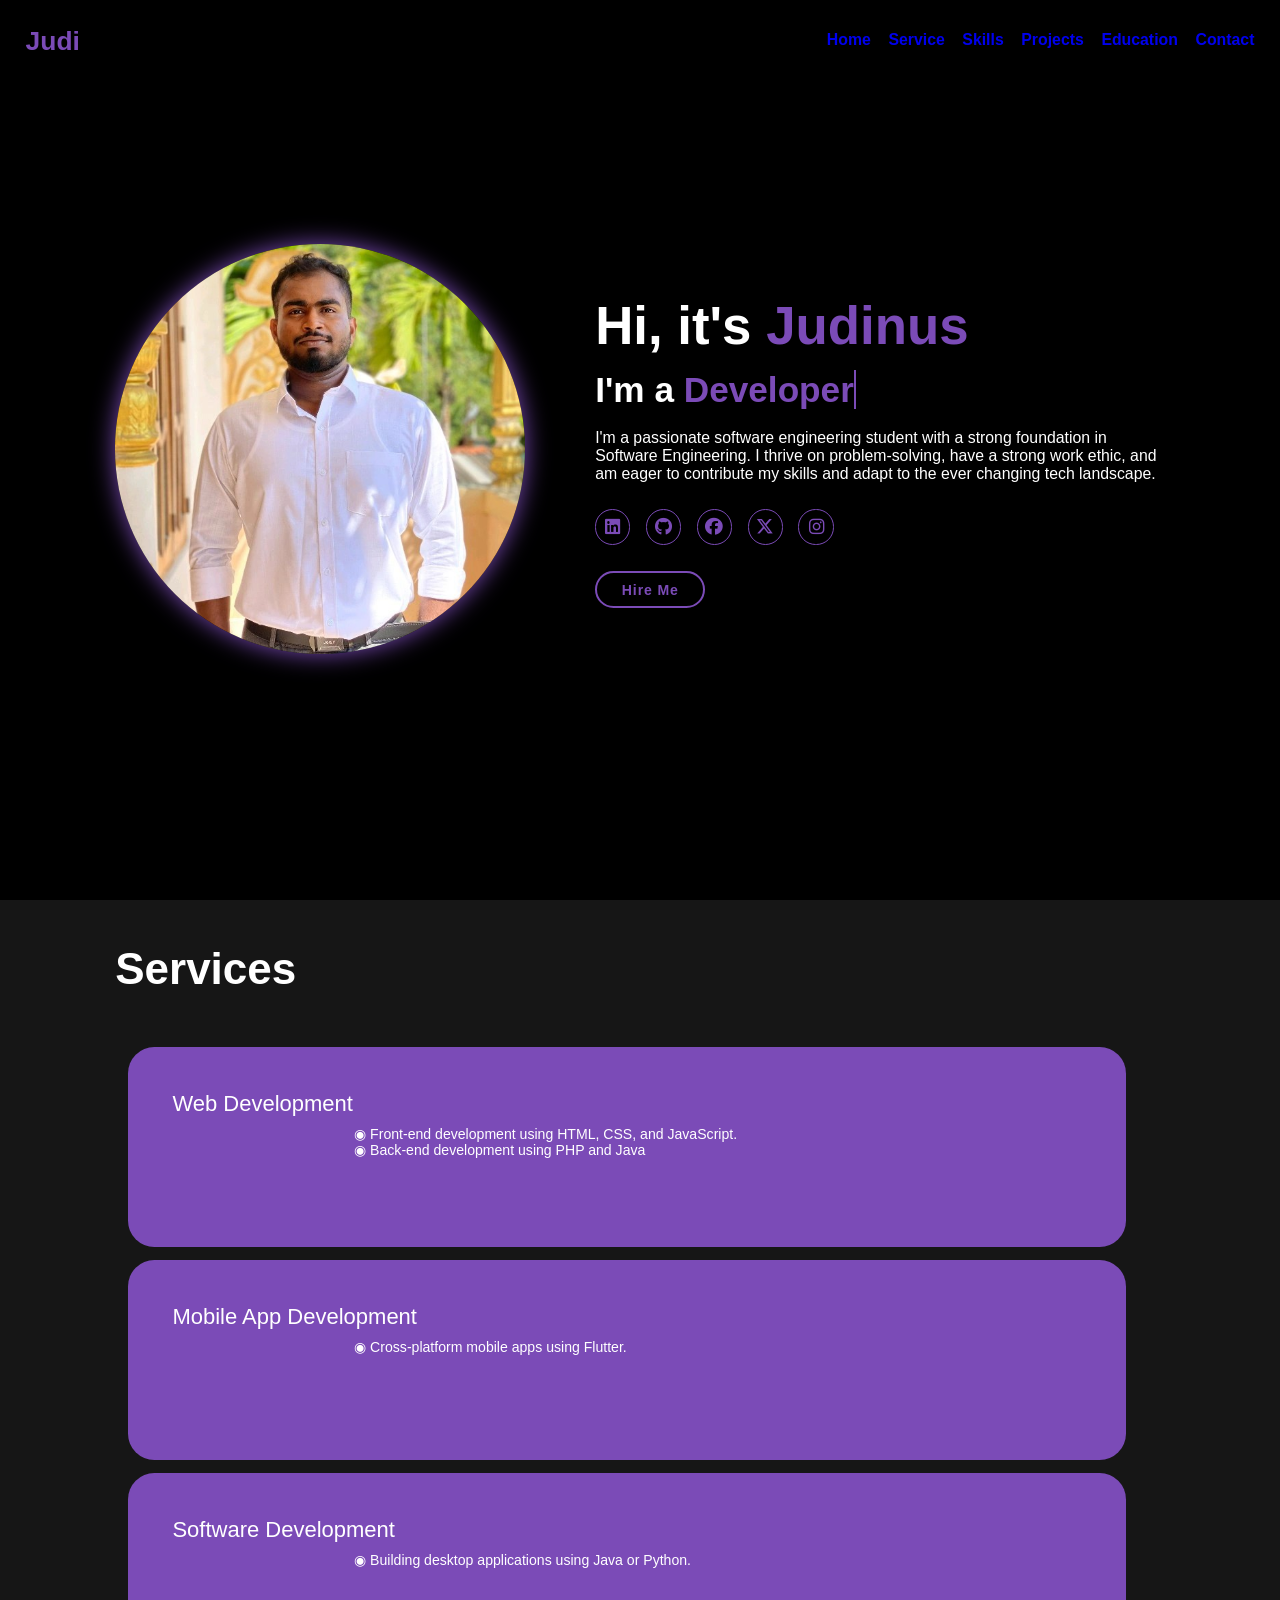
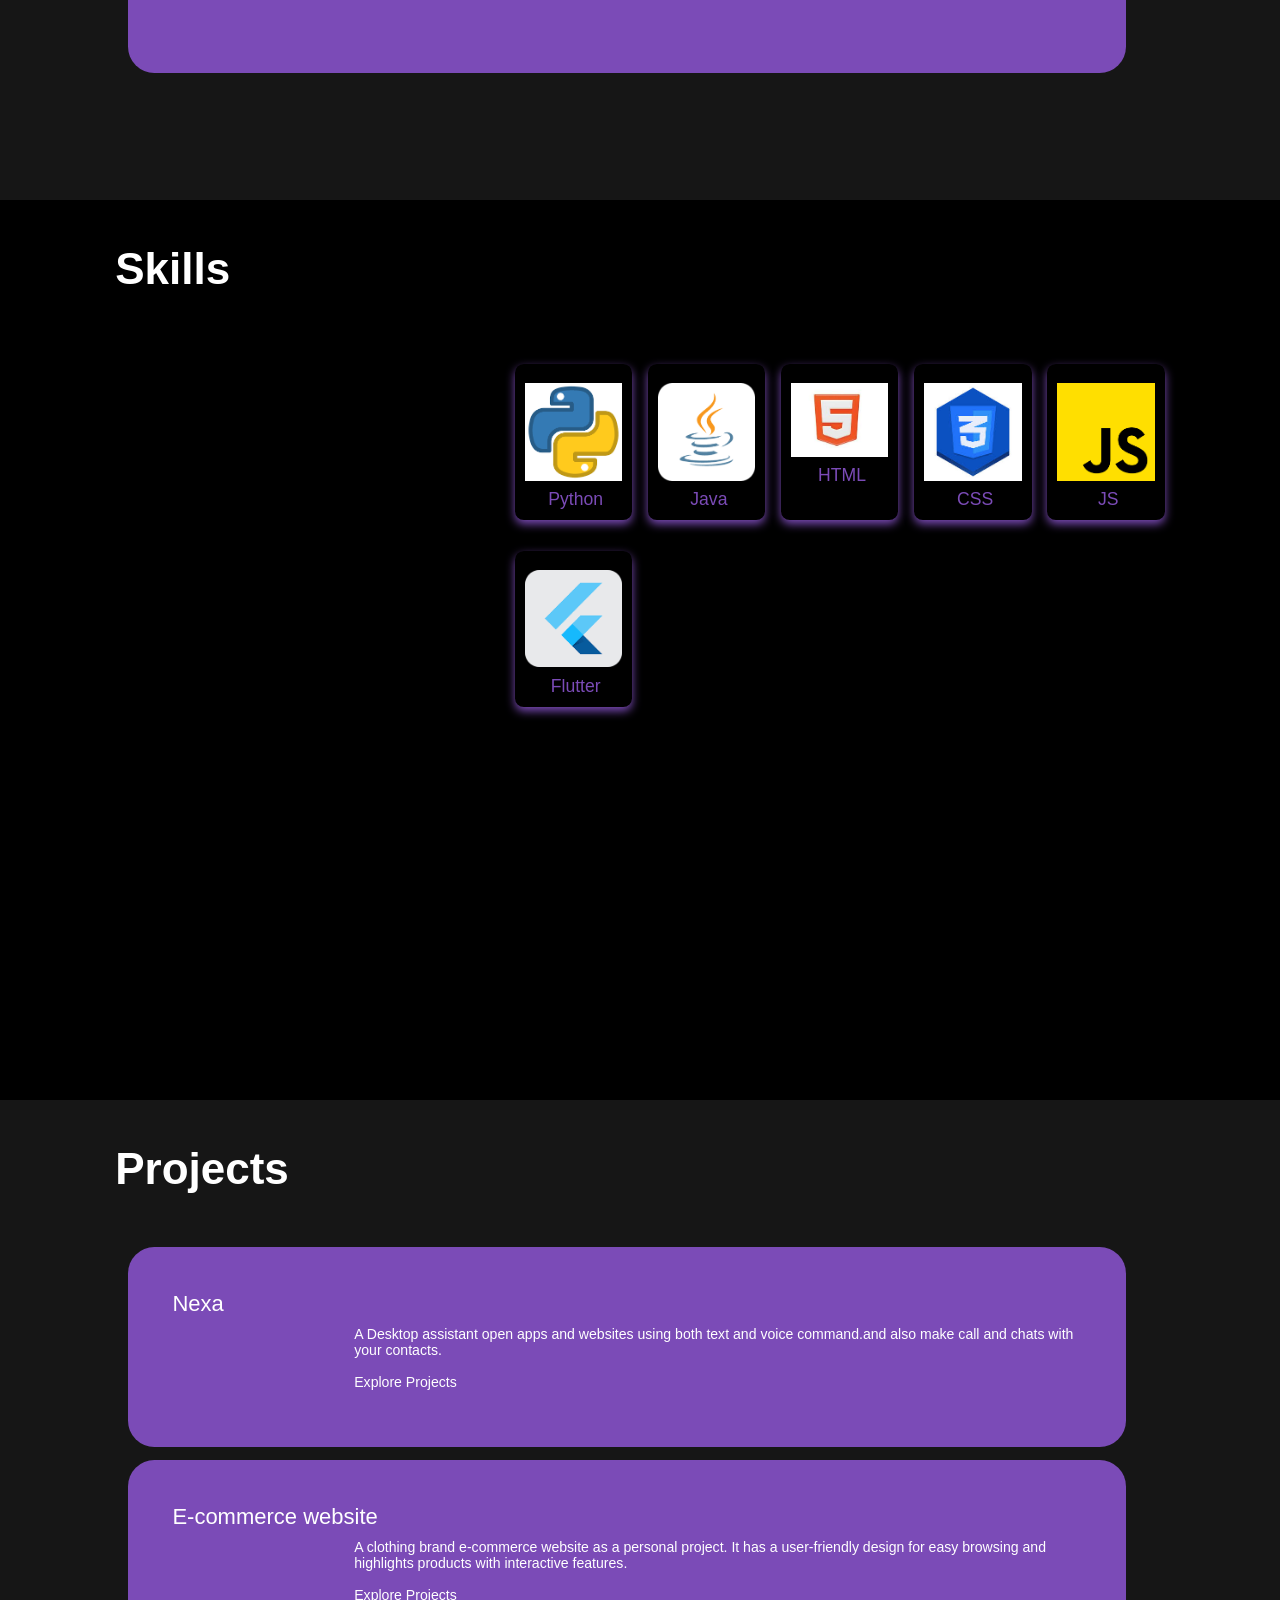
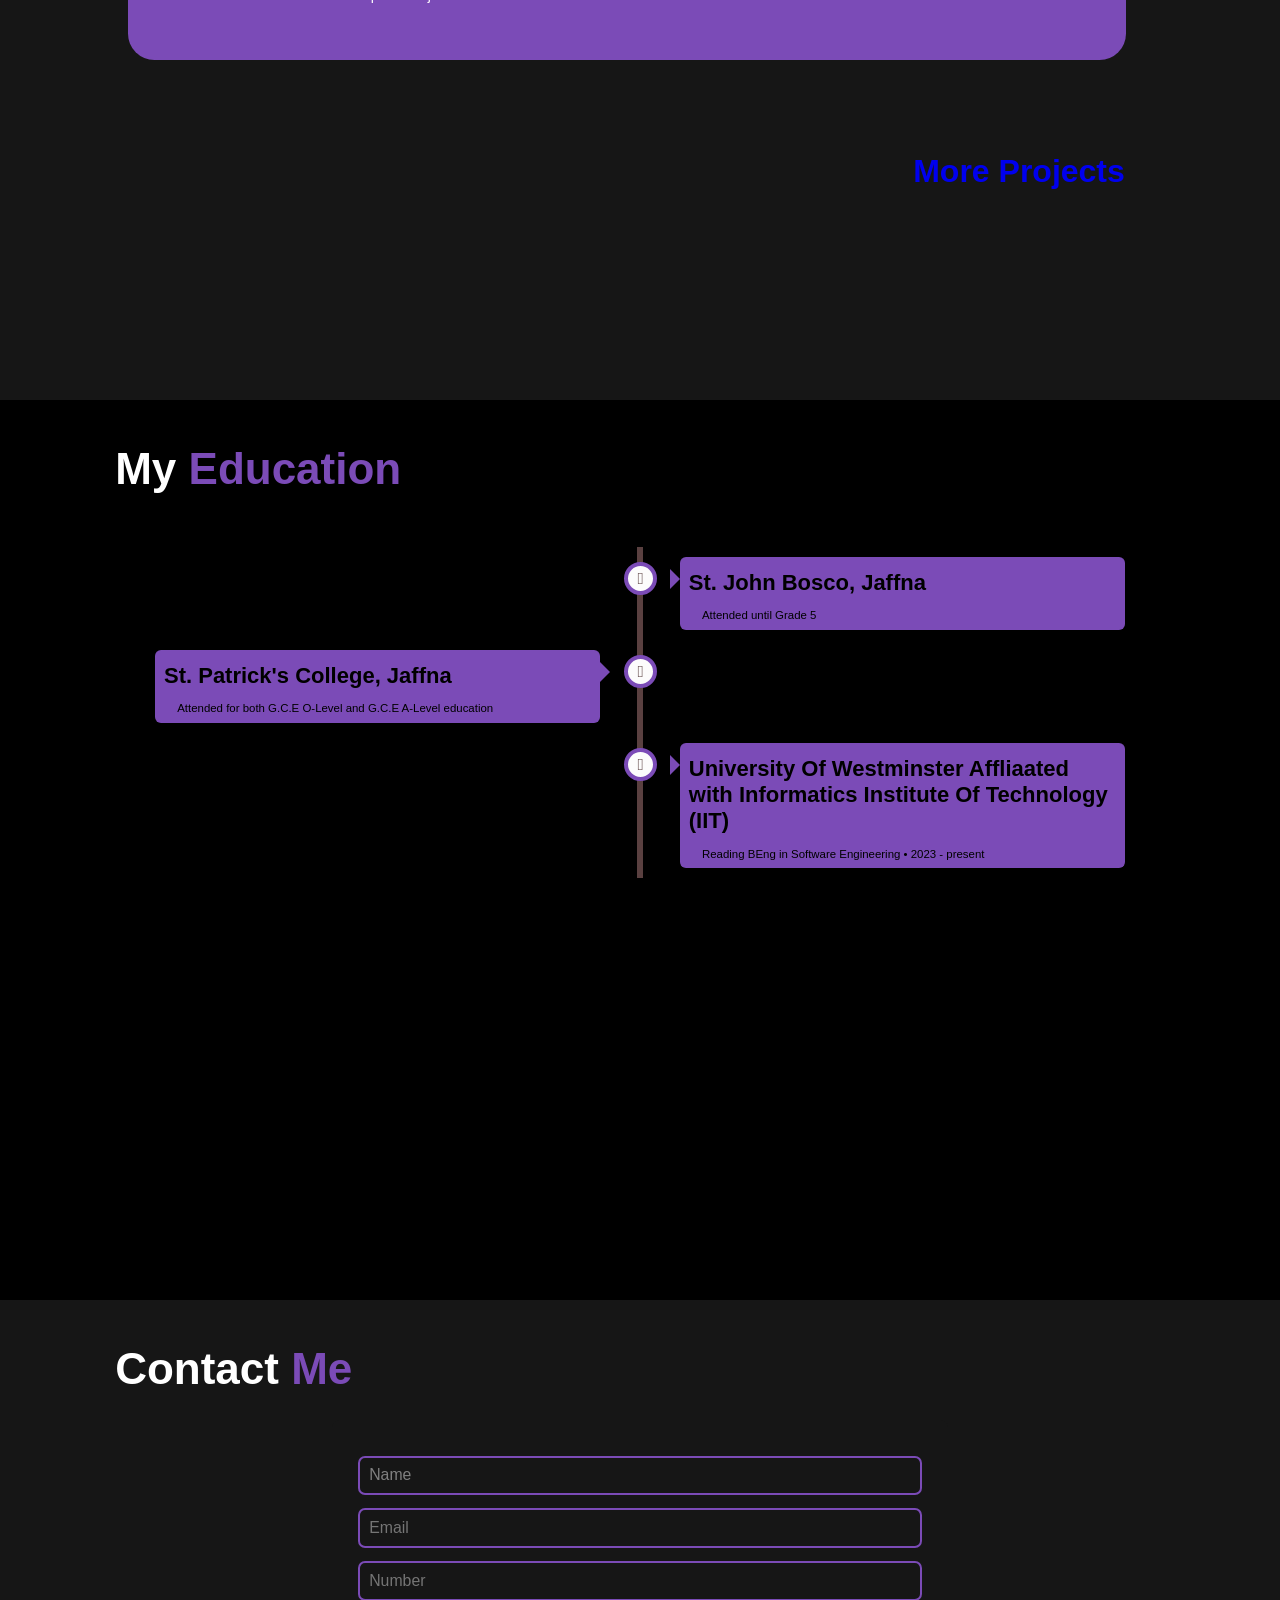
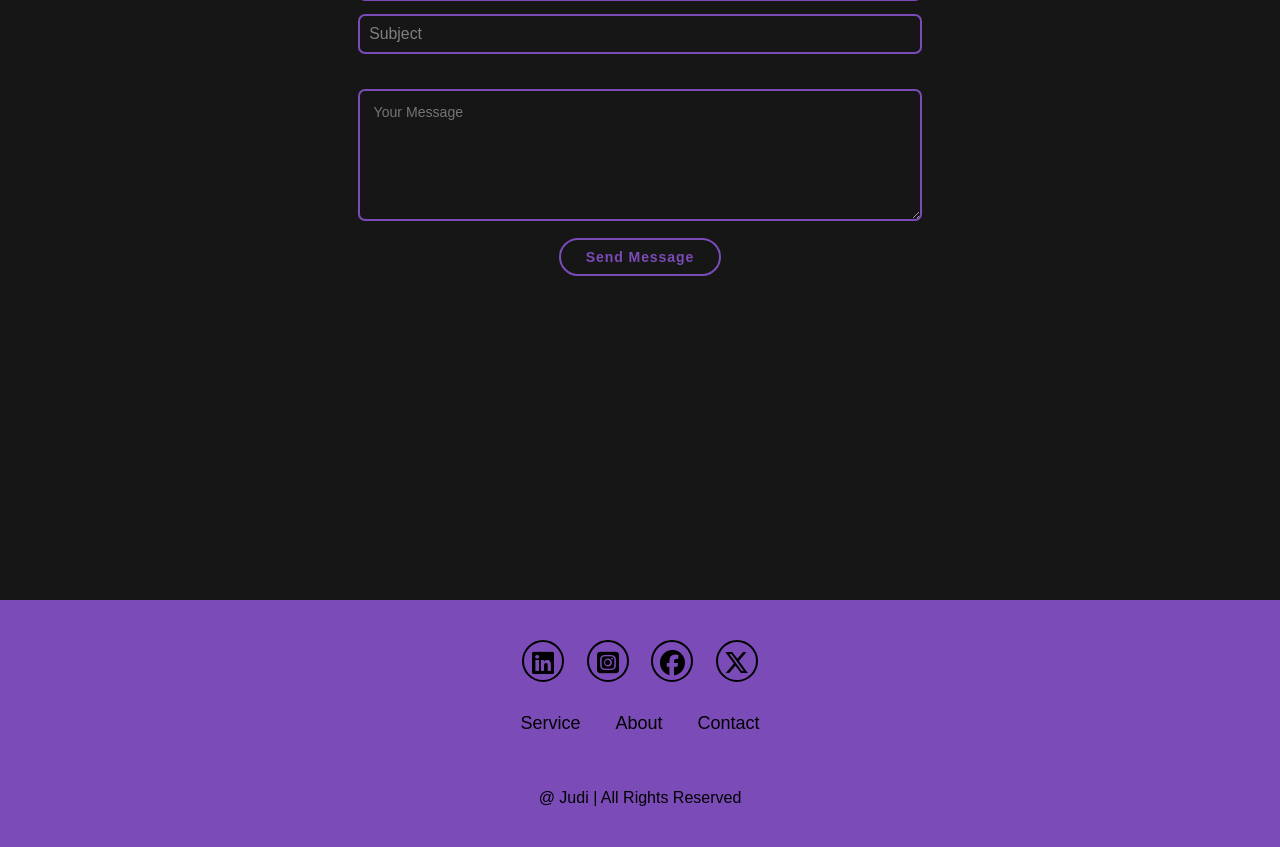
==== commit 02c801d3: "modified projects" ====
--- a/index.html
+++ b/index.html
@@ -134,7 +134,7 @@
             <div class="service-info" id="pro">
                 <h4>Nexa</h4>
                 <p>
-                    A Desktop assistant open apps and websites using both text and voice command.and also make call and chats with 0your contacts.
+                    A Desktop assistant open apps and websites using both text and voice command.and also make call and chats with your contacts.
                     <br><br><a href="https://github.com/Judinus10/NexaDesktopAssistant">Explore Projects</a>
                 </p>
             </div>
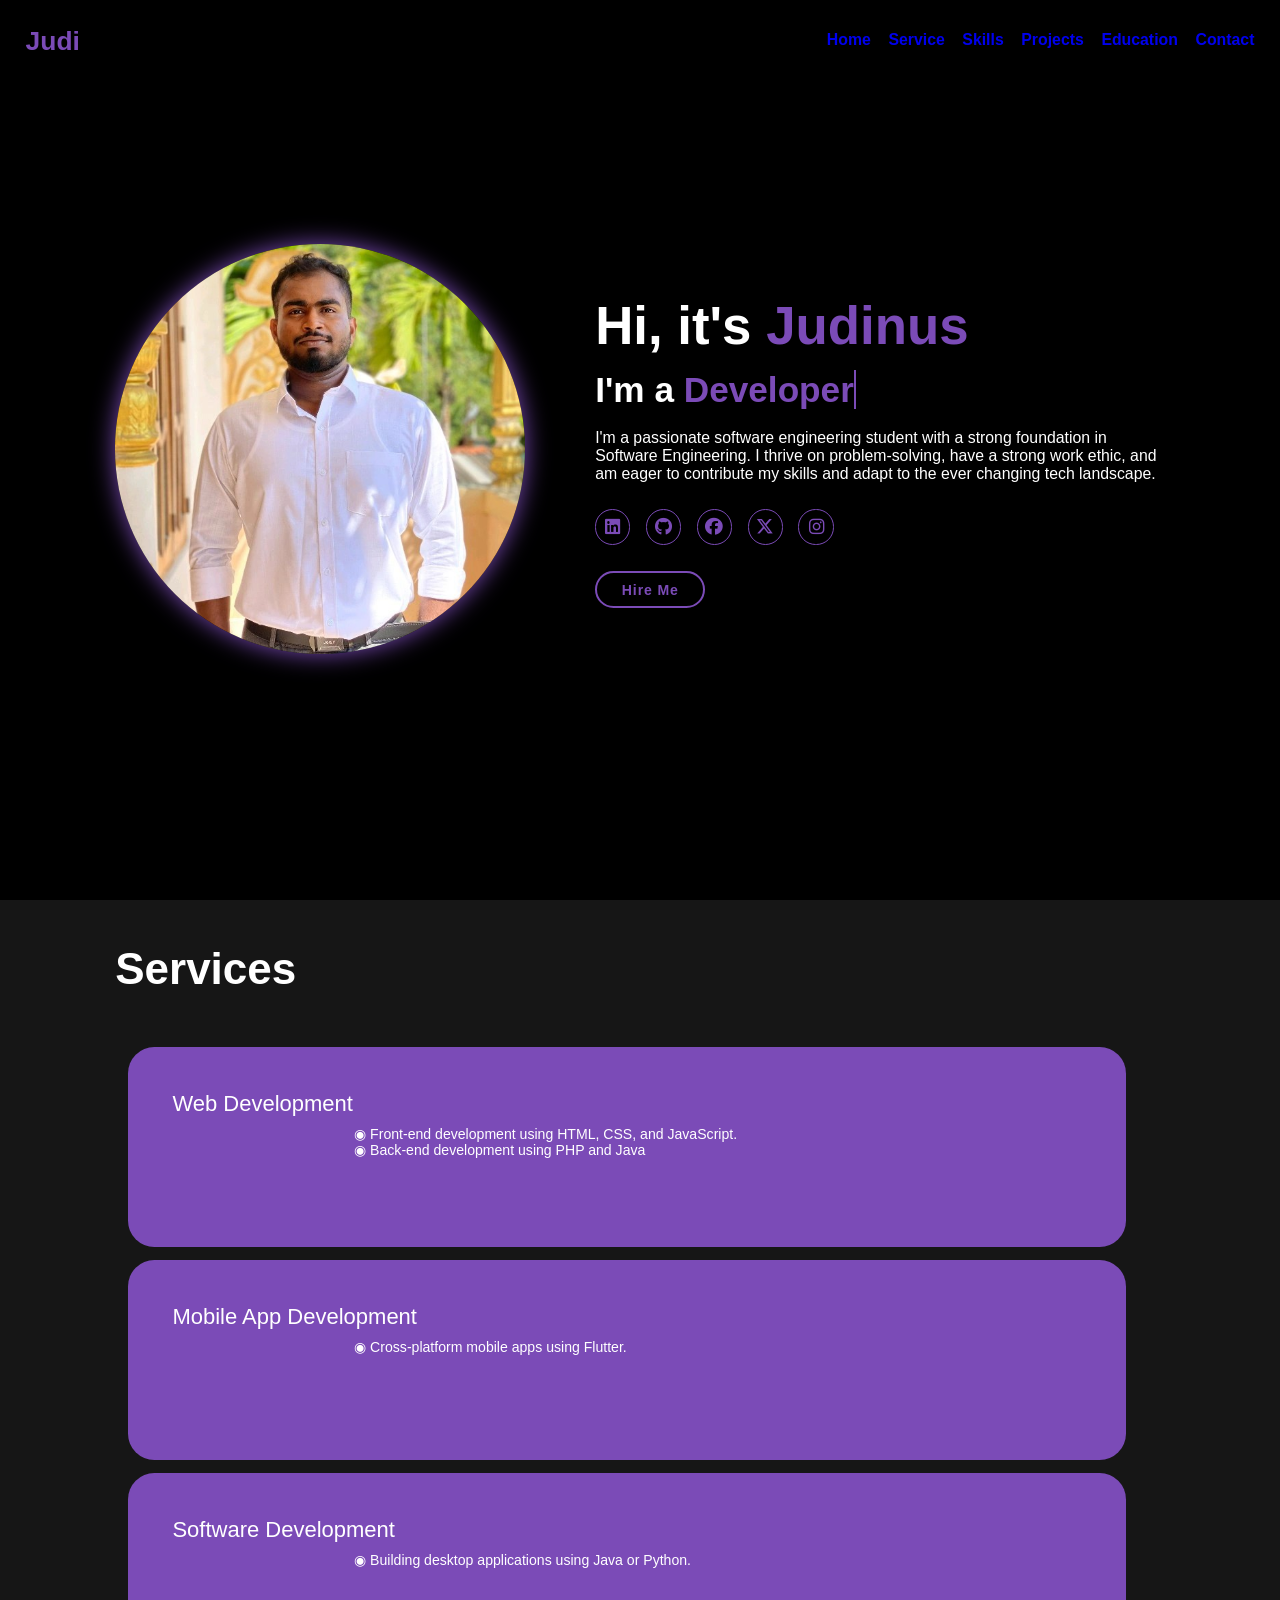
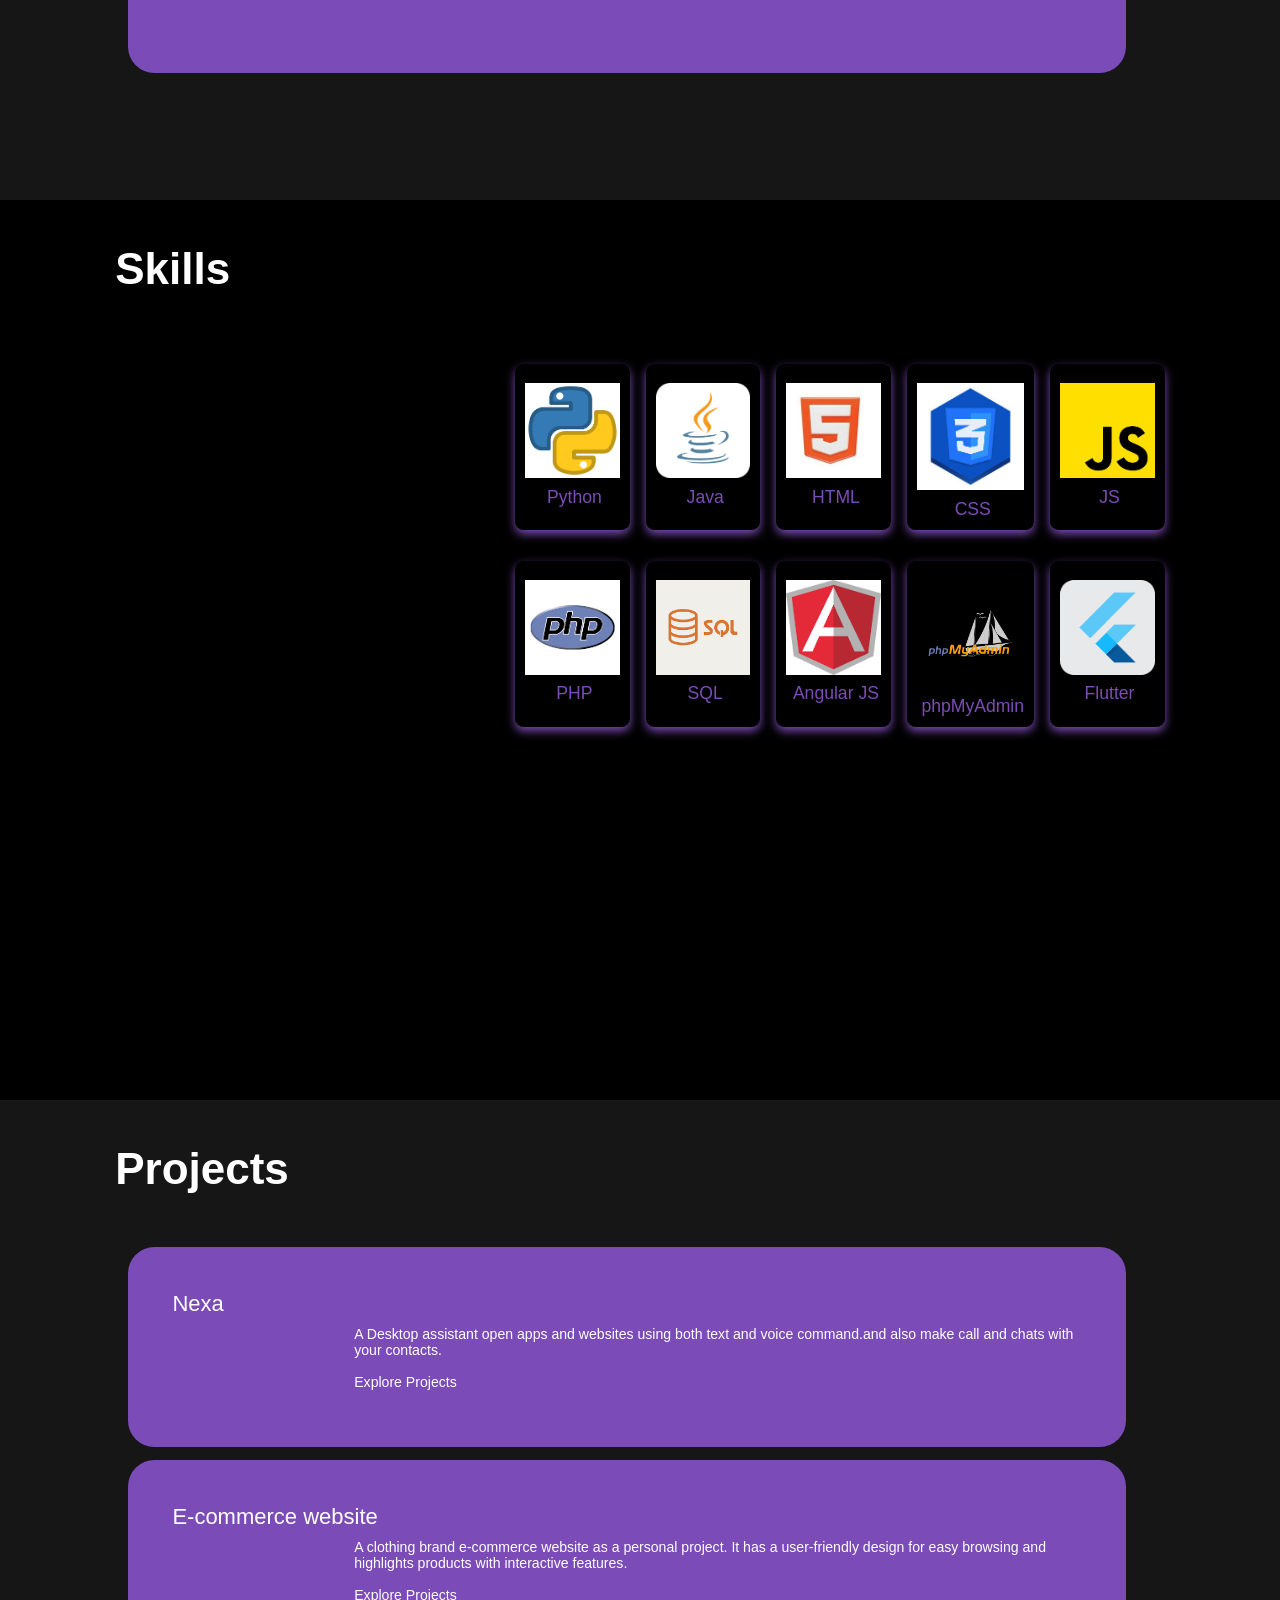
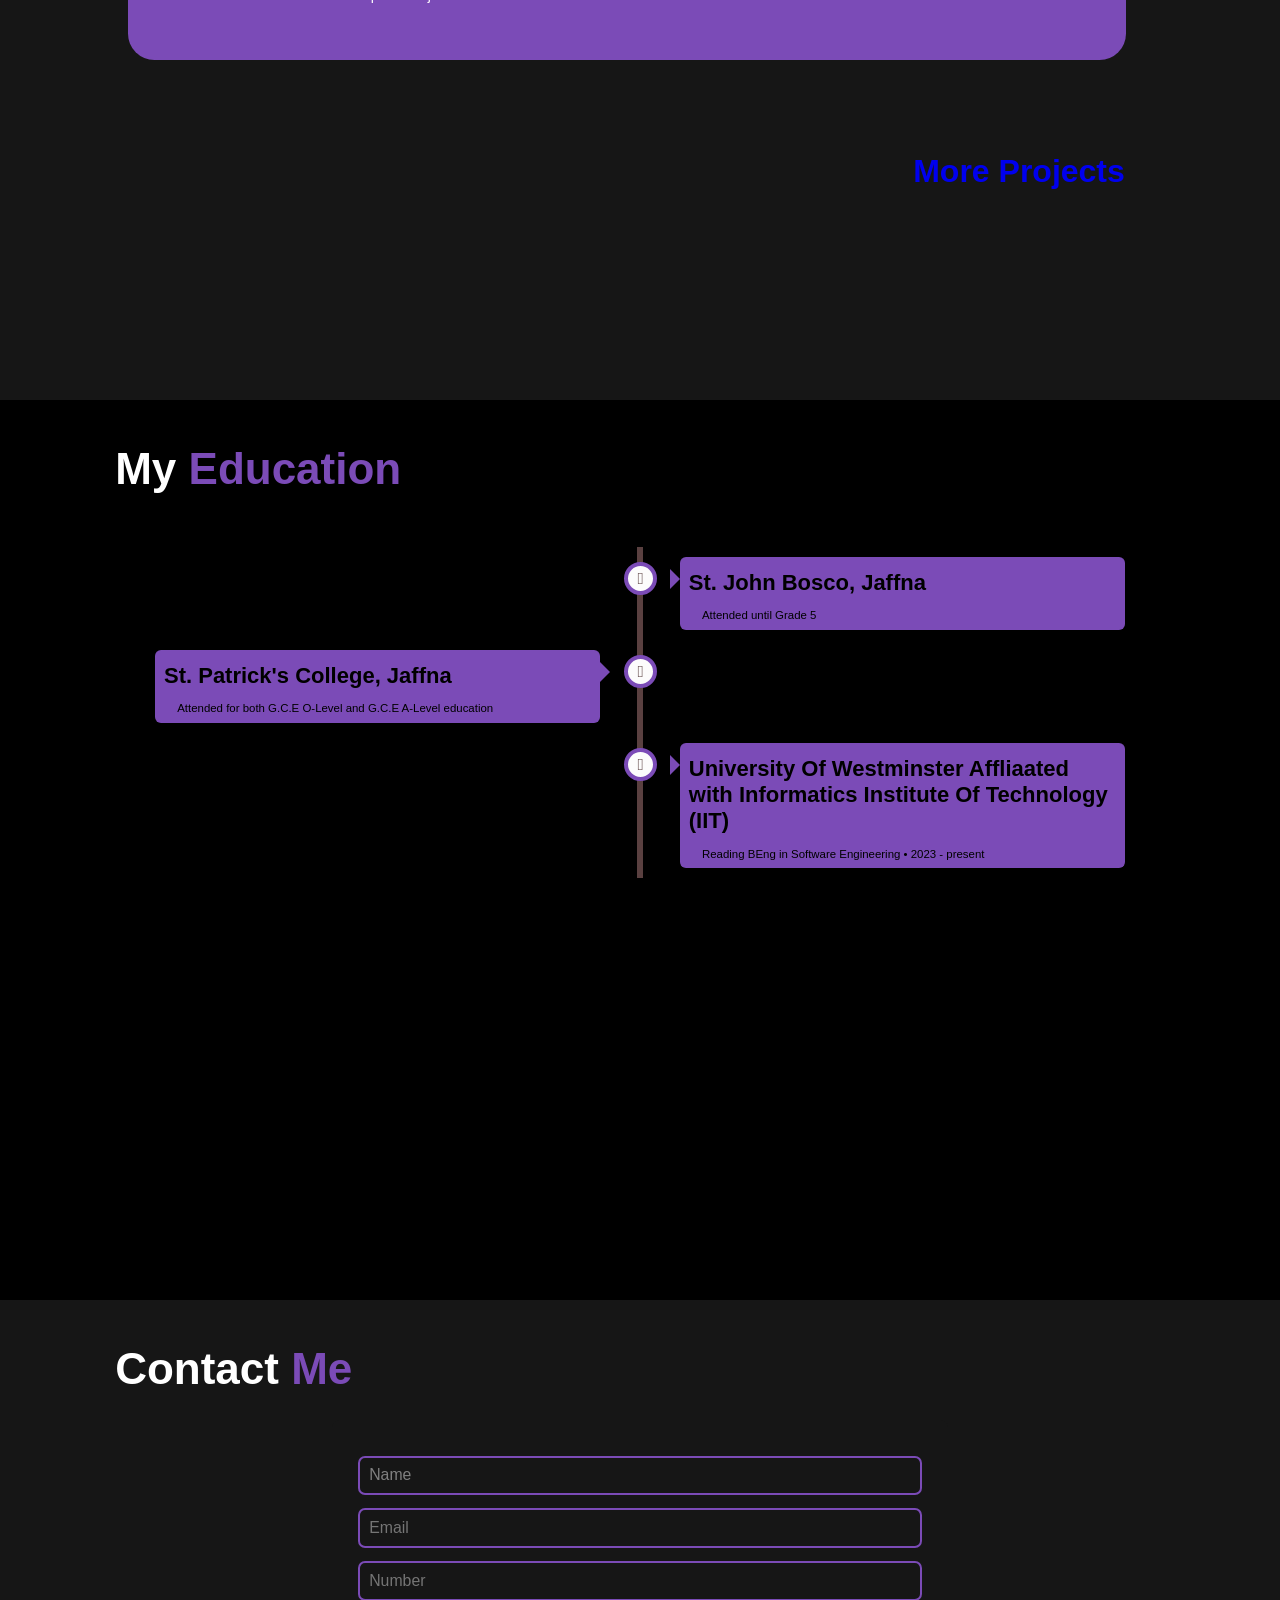
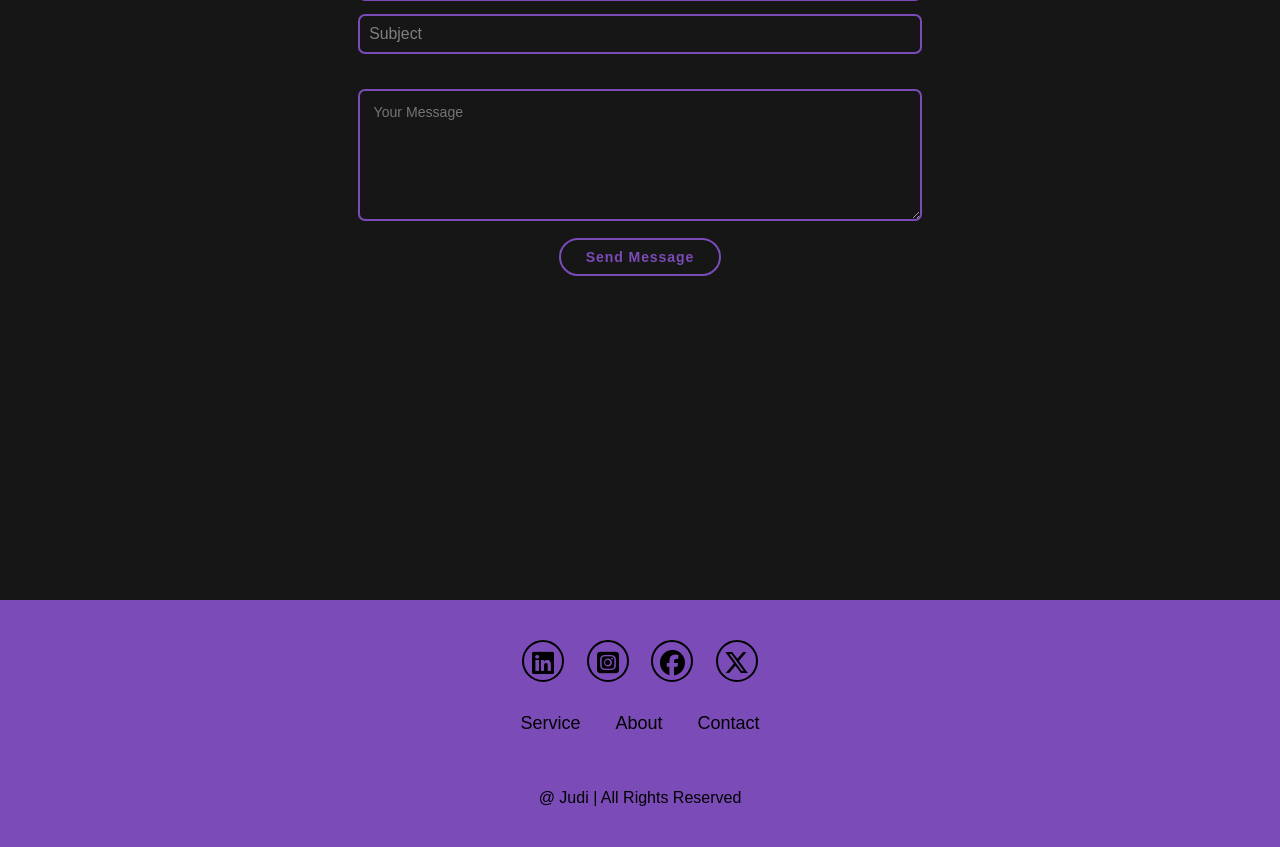
==== commit 1446b4cb: "skills updated" ====
--- a/index.html
+++ b/index.html
@@ -114,16 +114,34 @@
                 </div>
                 <div class="bar">
                     <div class="info">
+                        <img src="assets\images\php.png" alt="JS">
+                        <span>PHP</span>
+                    </div>
+                </div>
+                <div class="bar">
+                    <div class="info">
+                        <img src="assets\images\sql.png" alt="JS">
+                        <span>SQL</span>
+                    </div>
+                </div>
+                <div class="bar">
+                    <div class="info">
+                        <img src="assets\images\angular.png" alt="JS">
+                        <span>Angular JS</span>
+                    </div>
+                </div>
+                <div class="bar">
+                    <div class="info">
+                        <img src="assets\images\phpmyadmin.png" alt="JS">
+                        <span>phpMyAdmin</span>
+                    </div>
+                </div>
+                <div class="bar">
+                    <div class="info">
                         <img src="assets\images\flutter.png" alt="Flutter">
                         <span>Flutter</span>
                     </div>
                 </div>
-                <!-- <div class="bar"></div>
-                    <div class="info">
-                        <img src="assets\images\php.png" alt="Php">
-                        <span>PHP</span>
-                    </div>
-                </div> -->
             </div>
         </div>
     </section>
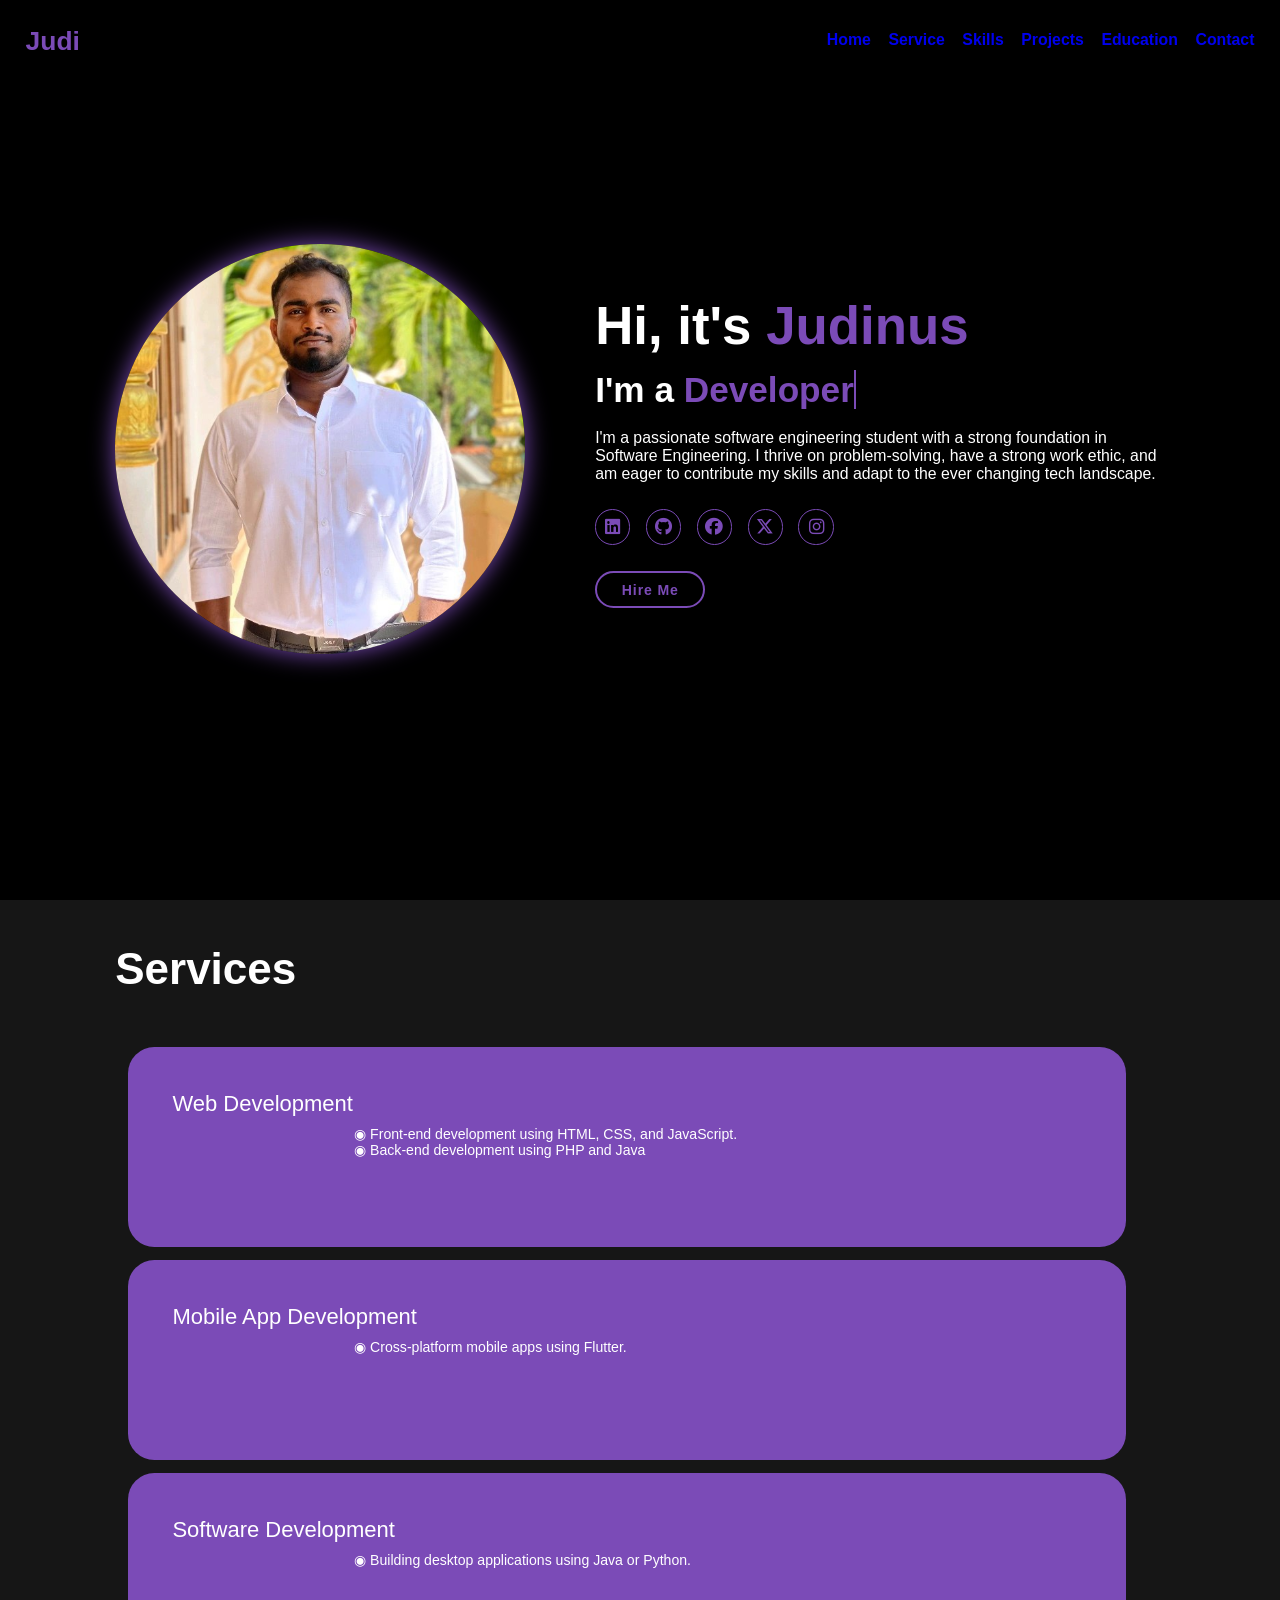
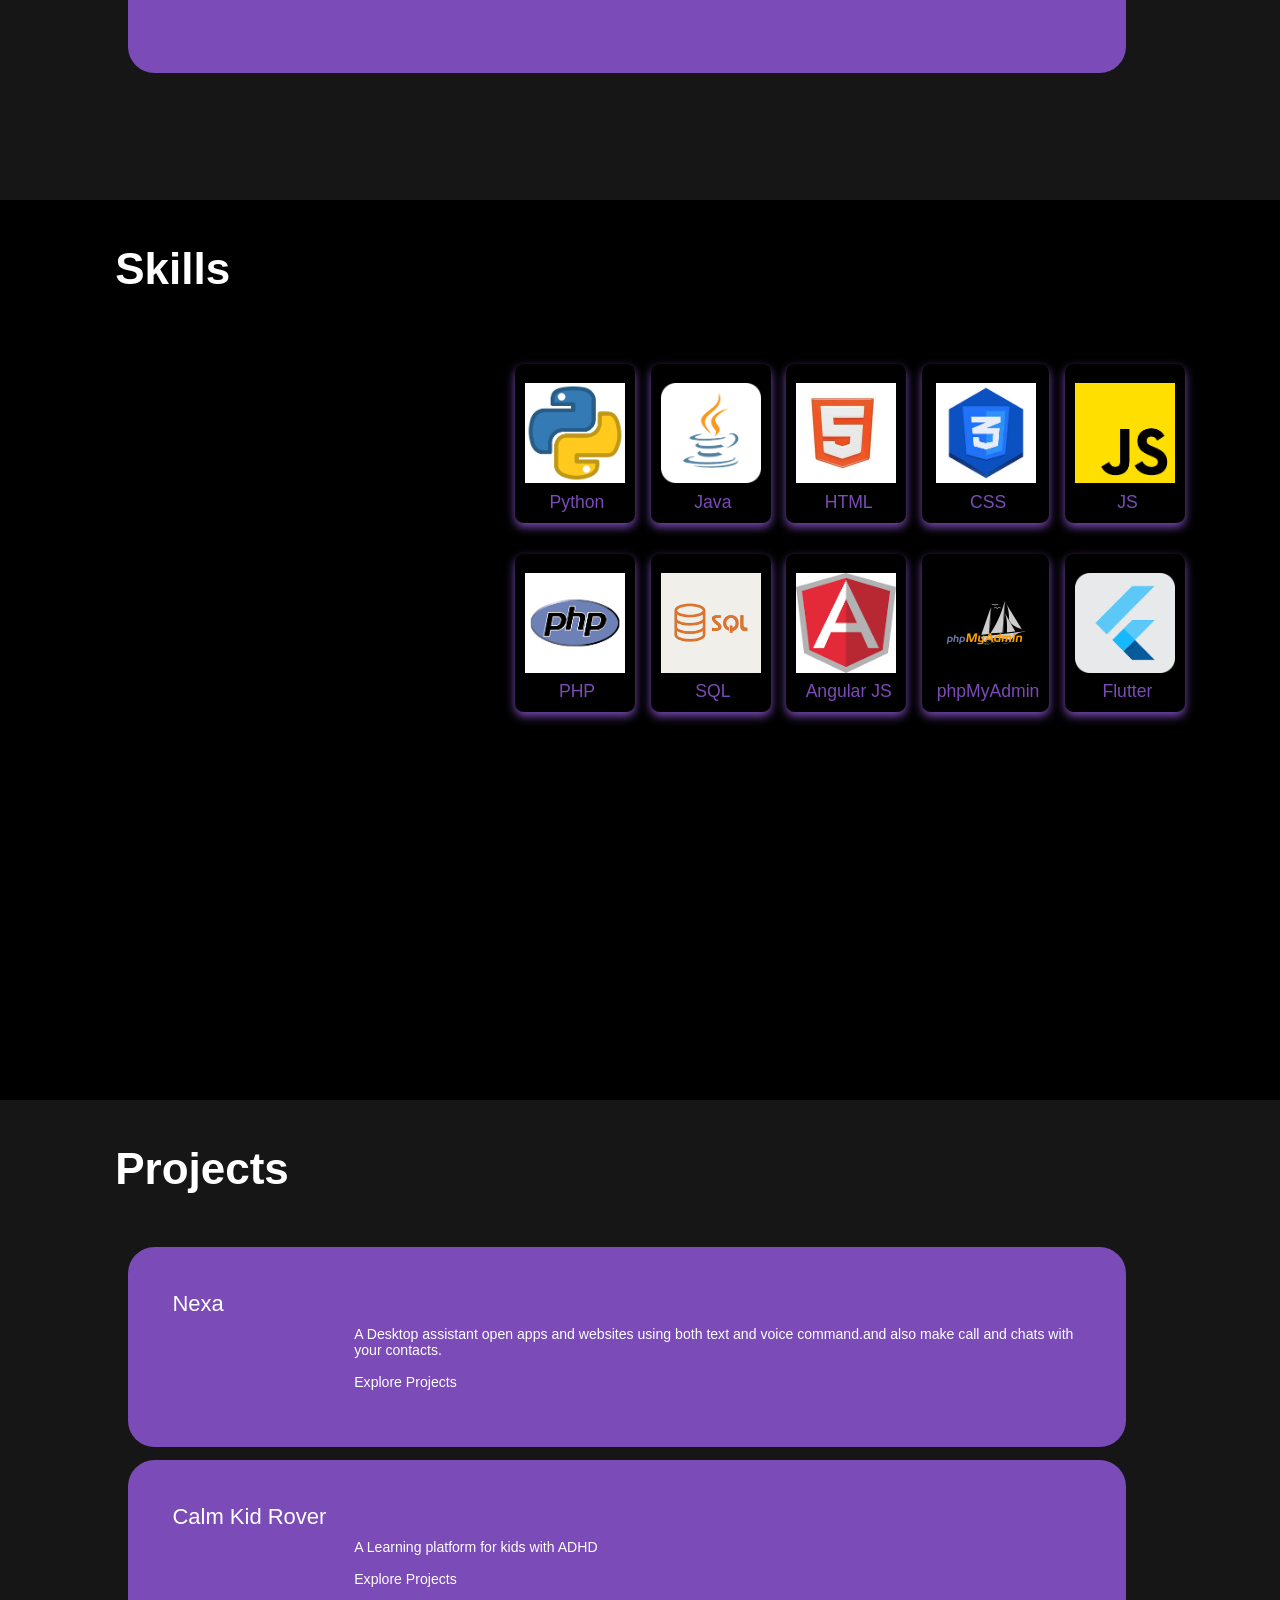
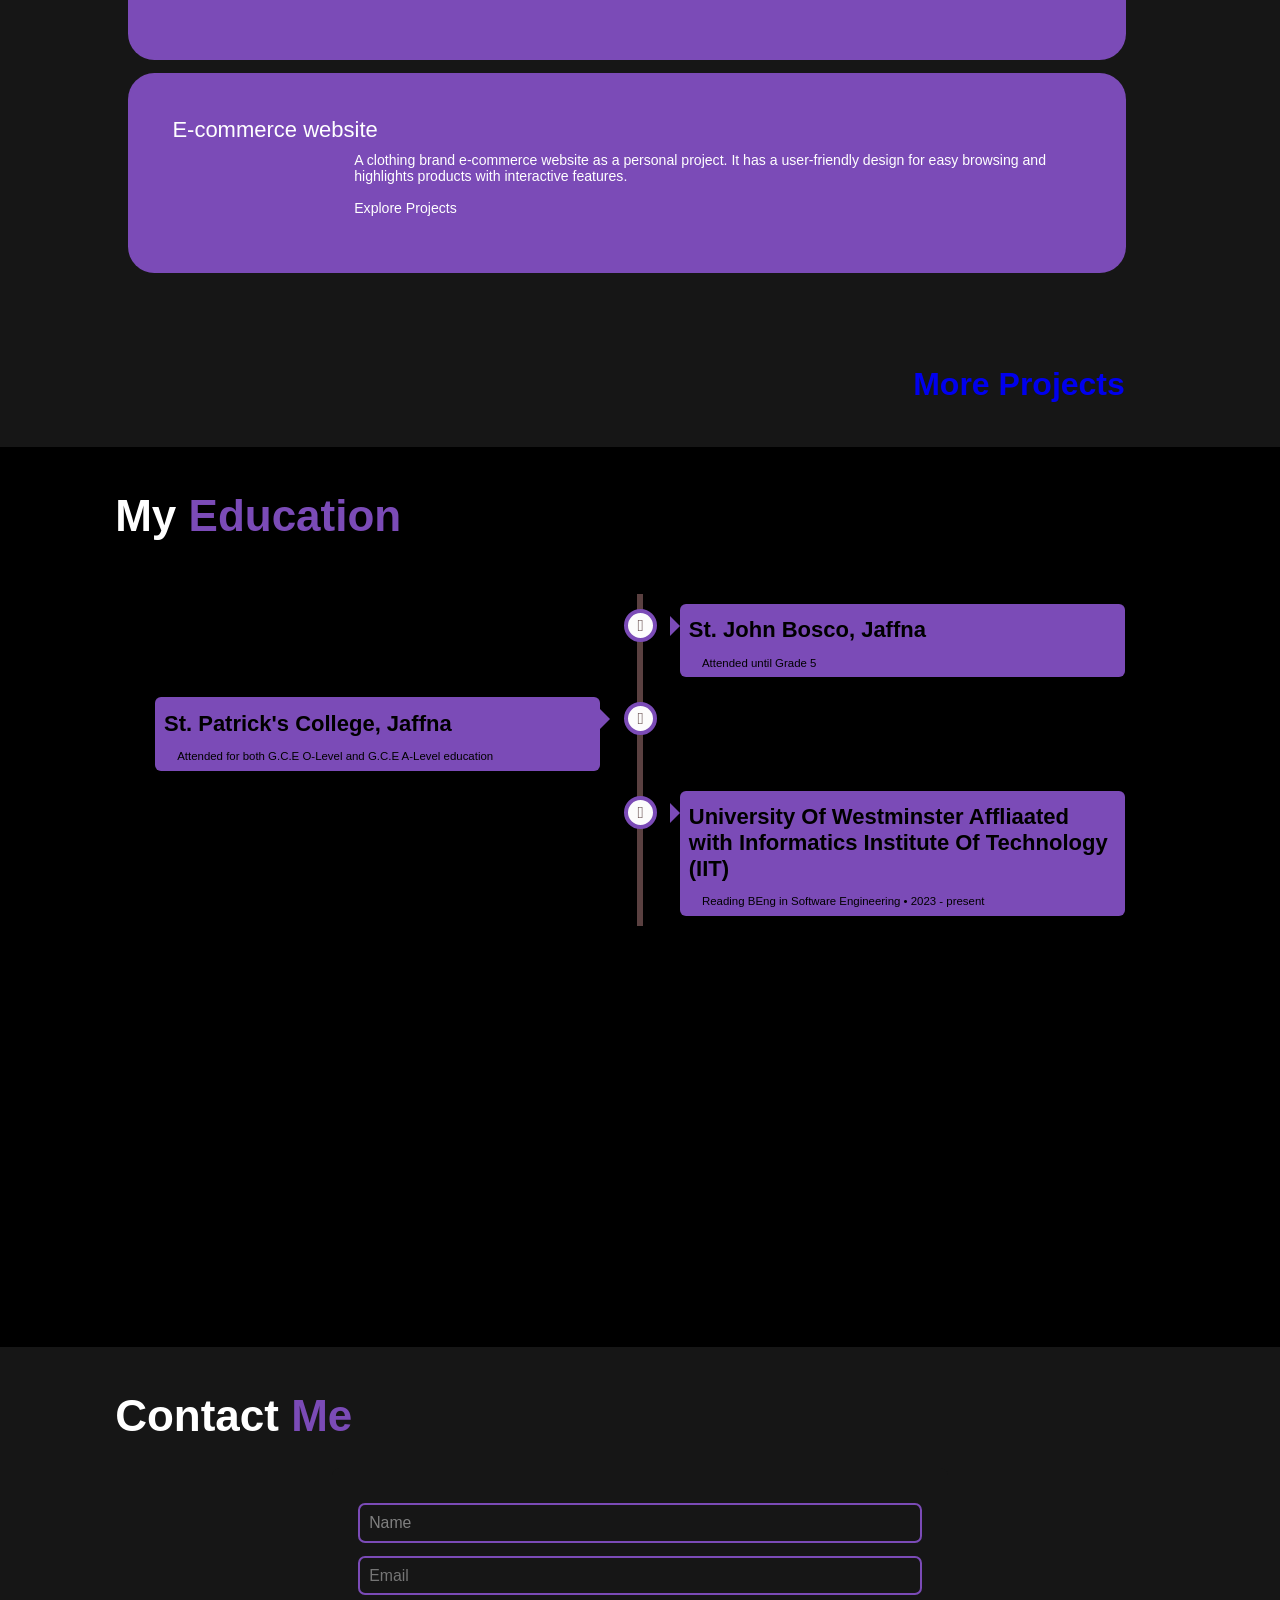
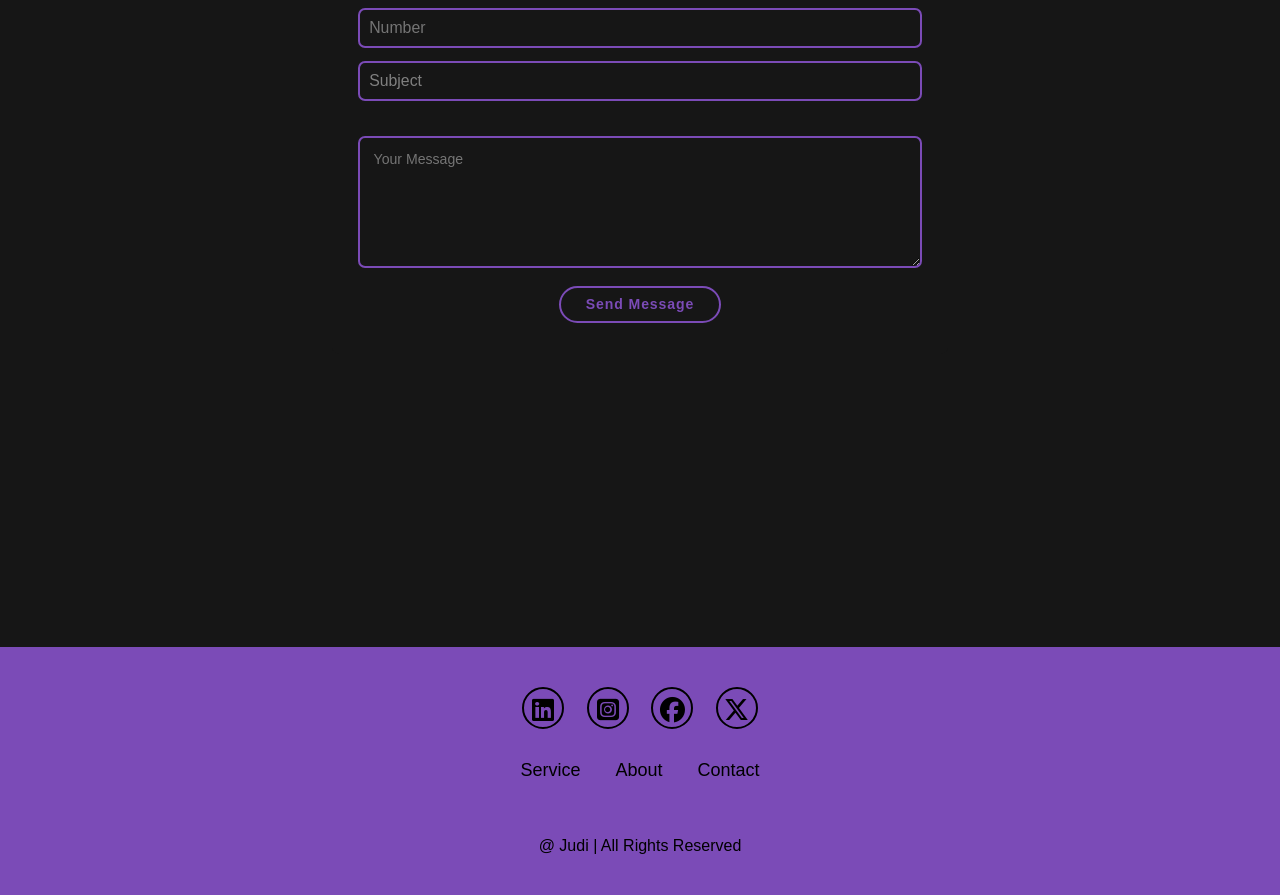
==== commit 8c4d67f1: "project added" ====
--- a/index.html
+++ b/index.html
@@ -157,15 +157,15 @@
                 </p>
             </div>
         </div>
-        <!-- <div class="service-box">
-            <div class="service-info">
-                <h4>Attendence Management System</h4>
+        <div class="service-box">
+            <div class="service-info">
+                <h4>Calm Kid Rover</h4>
                 <p>
-                    A Desktop assistant open apps and websites using both text and voice command.and also make call and chats with 0your contacts.
+                    A Learning platform for kids with ADHD
                     <br><br><a href="https://github.com/Judinus10/NexaDesktopAssistant">Explore Projects</a>
                 </p>
             </div>
-        </div> -->
+        </div>
         <div class="service-box">
             <div class="service-info">
                 <h4>E-commerce website</h4>
--- a/style.css
+++ b/style.css
@@ -411,6 +411,15 @@
   text-decoration: underline;
 }
 
+Add different backgrounds for each project
+/* #pro {
+  background-image: url("assets/images/projects/nexa.jpg"); /* Replace with your actual image path 
+} 
+
+.service-box:nth-child(2) {
+  background-image: url("assets/images/projects/e-commerce.png");
+}*/
+
 @media (max-width: 991px){
   section {
     padding: 10rem 3% 2rem;
@@ -466,13 +475,15 @@
 }
 
 .skills .container .bar img {
-  max-width: 100%;
-  height: auto;
+    width: 100px; /* Set desired width */
+    height: 100px; /* Set desired height */
+    object-fit: cover; /* Maintains aspect ratio while filling the set dimensions */
 }
 
 .skills .container .bar:hover {
   box-shadow: 0 4px 10px var(--main-color);
   transform: scale(1.03);
+  /* transition: 0.5s; */
 }
 
 .skills .container .bar .info {
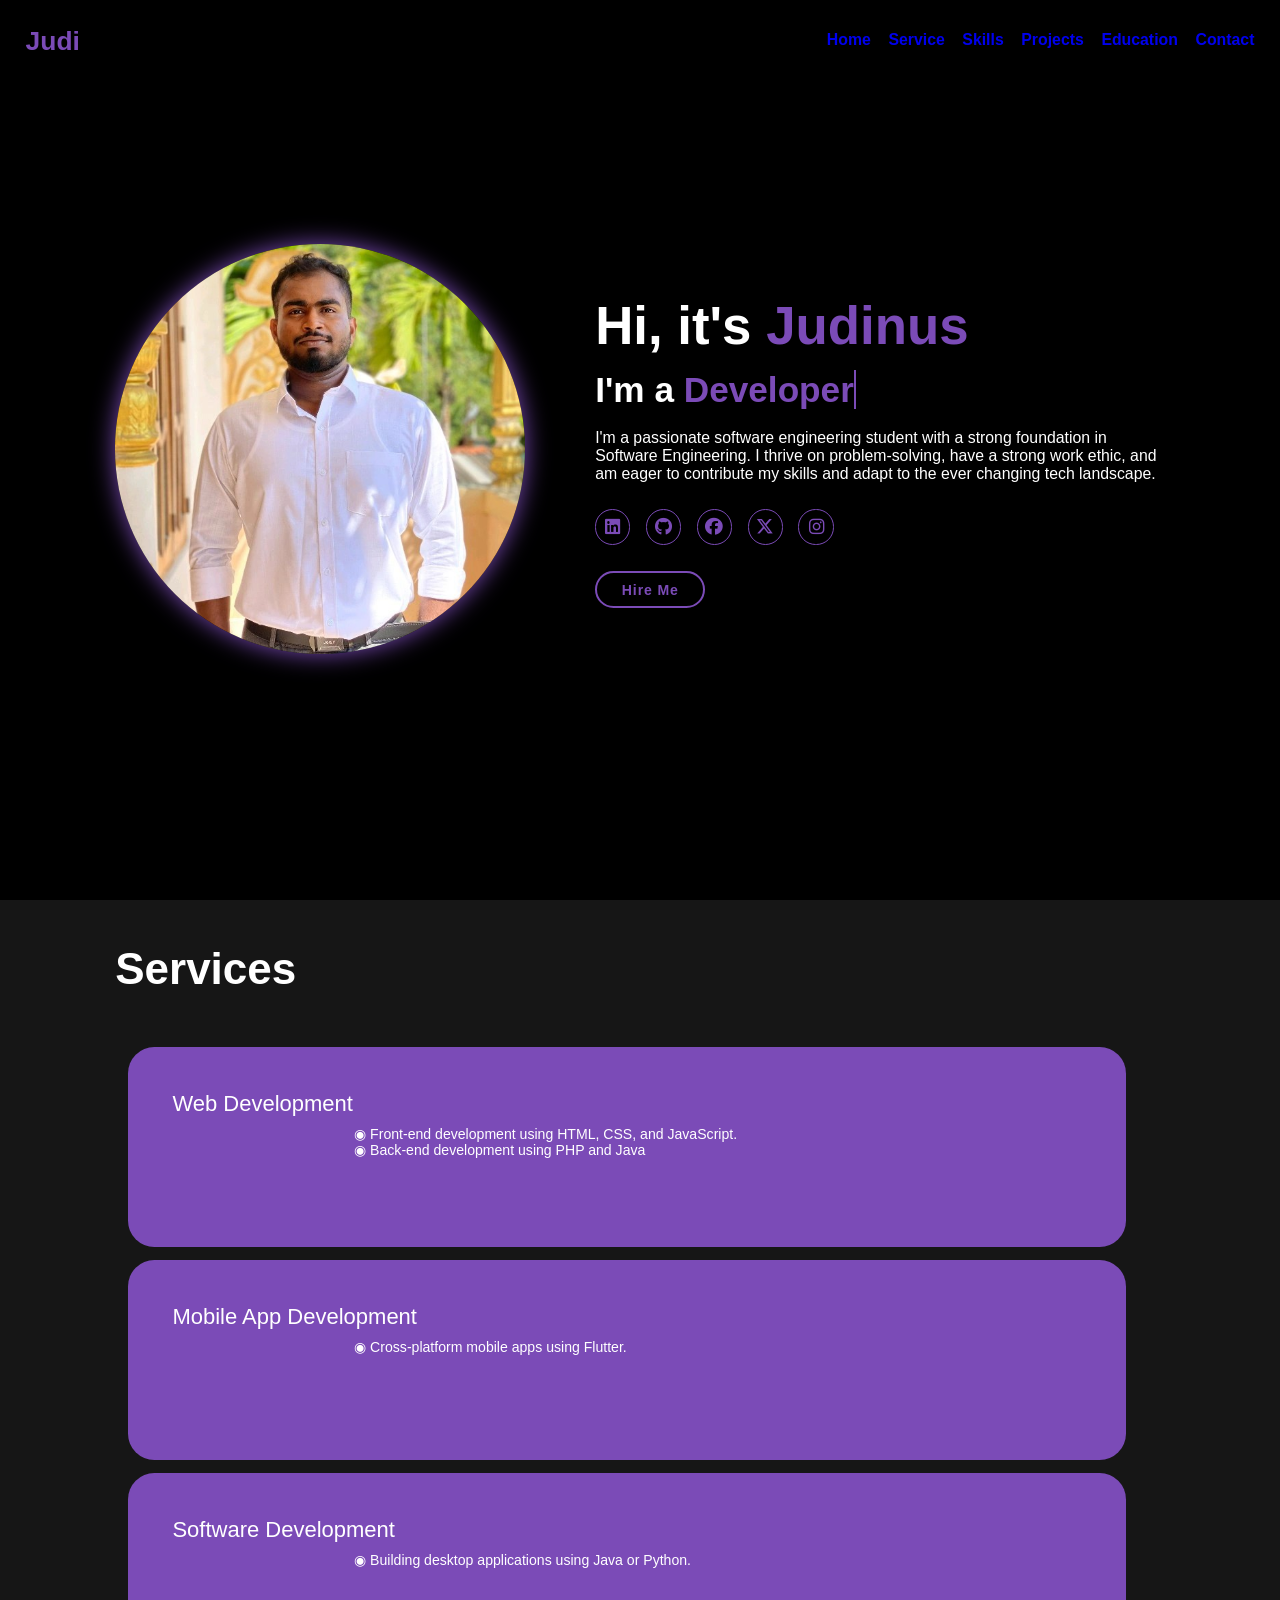
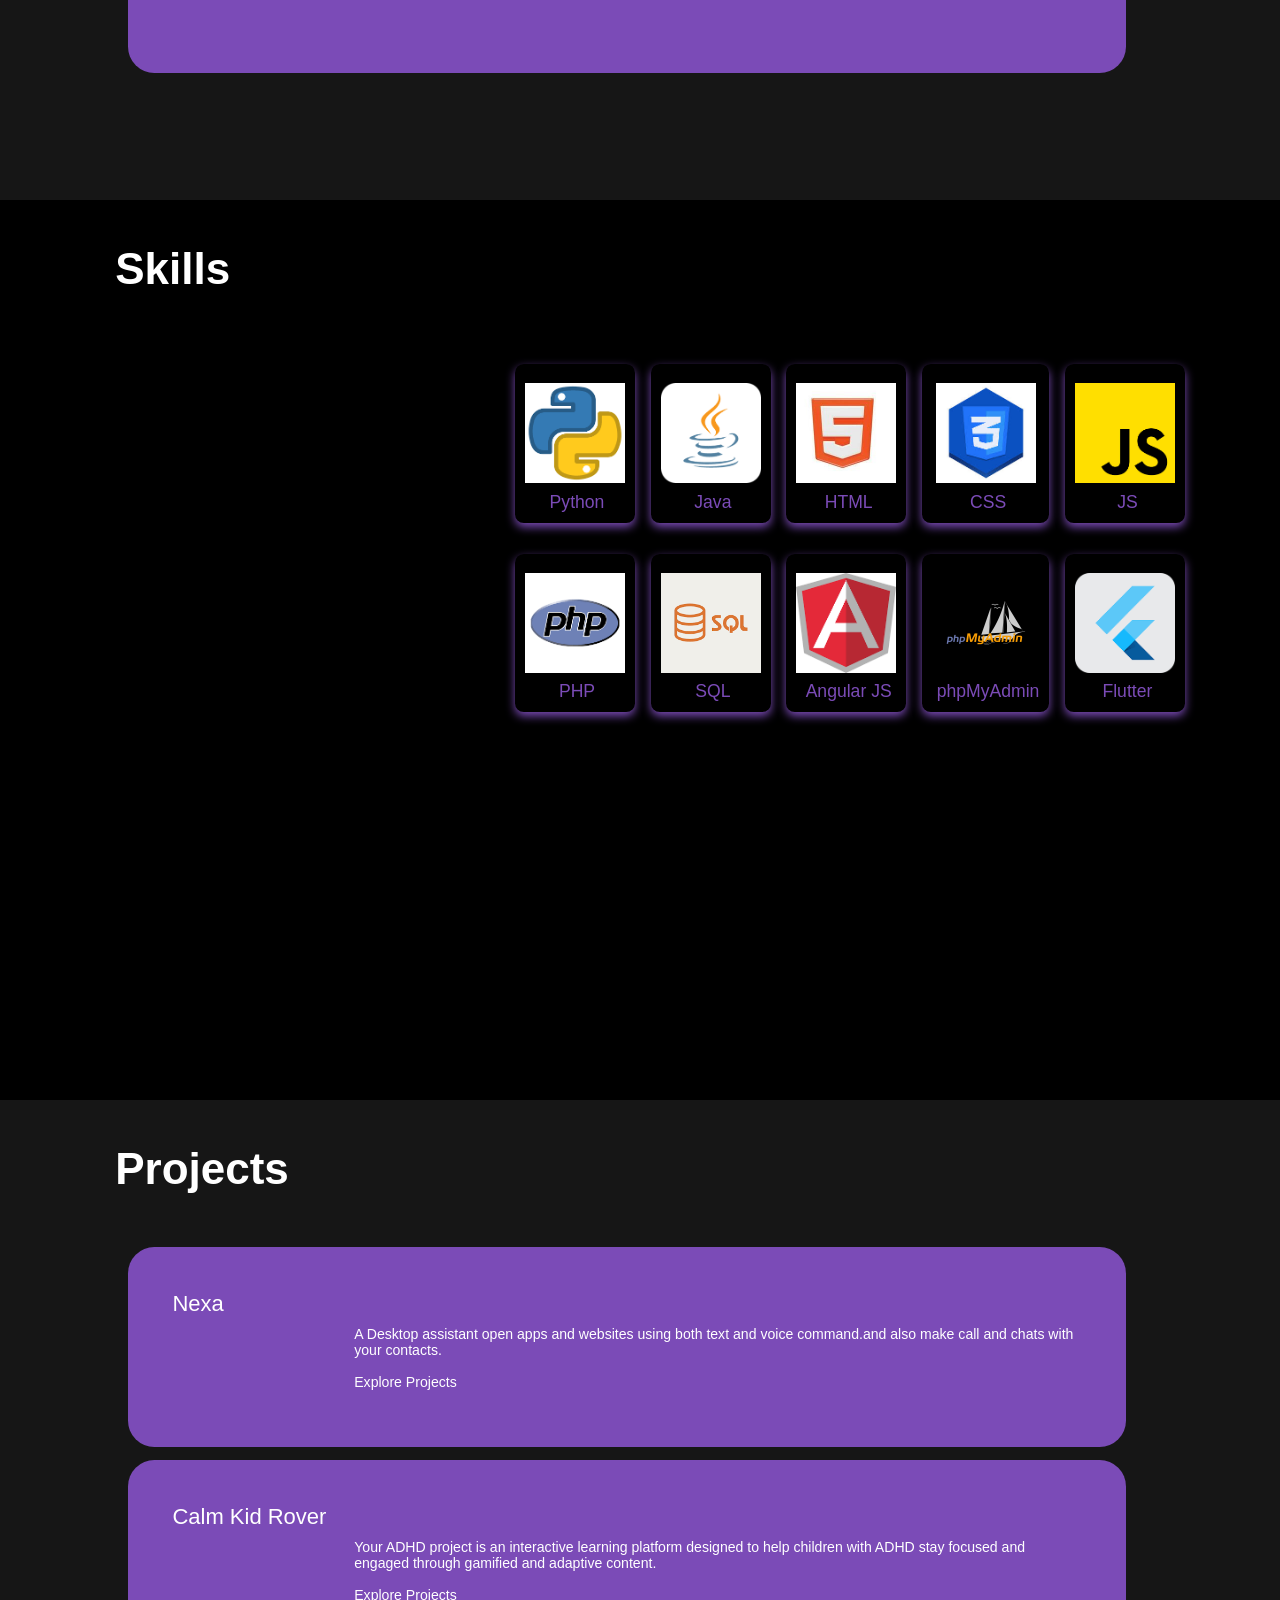
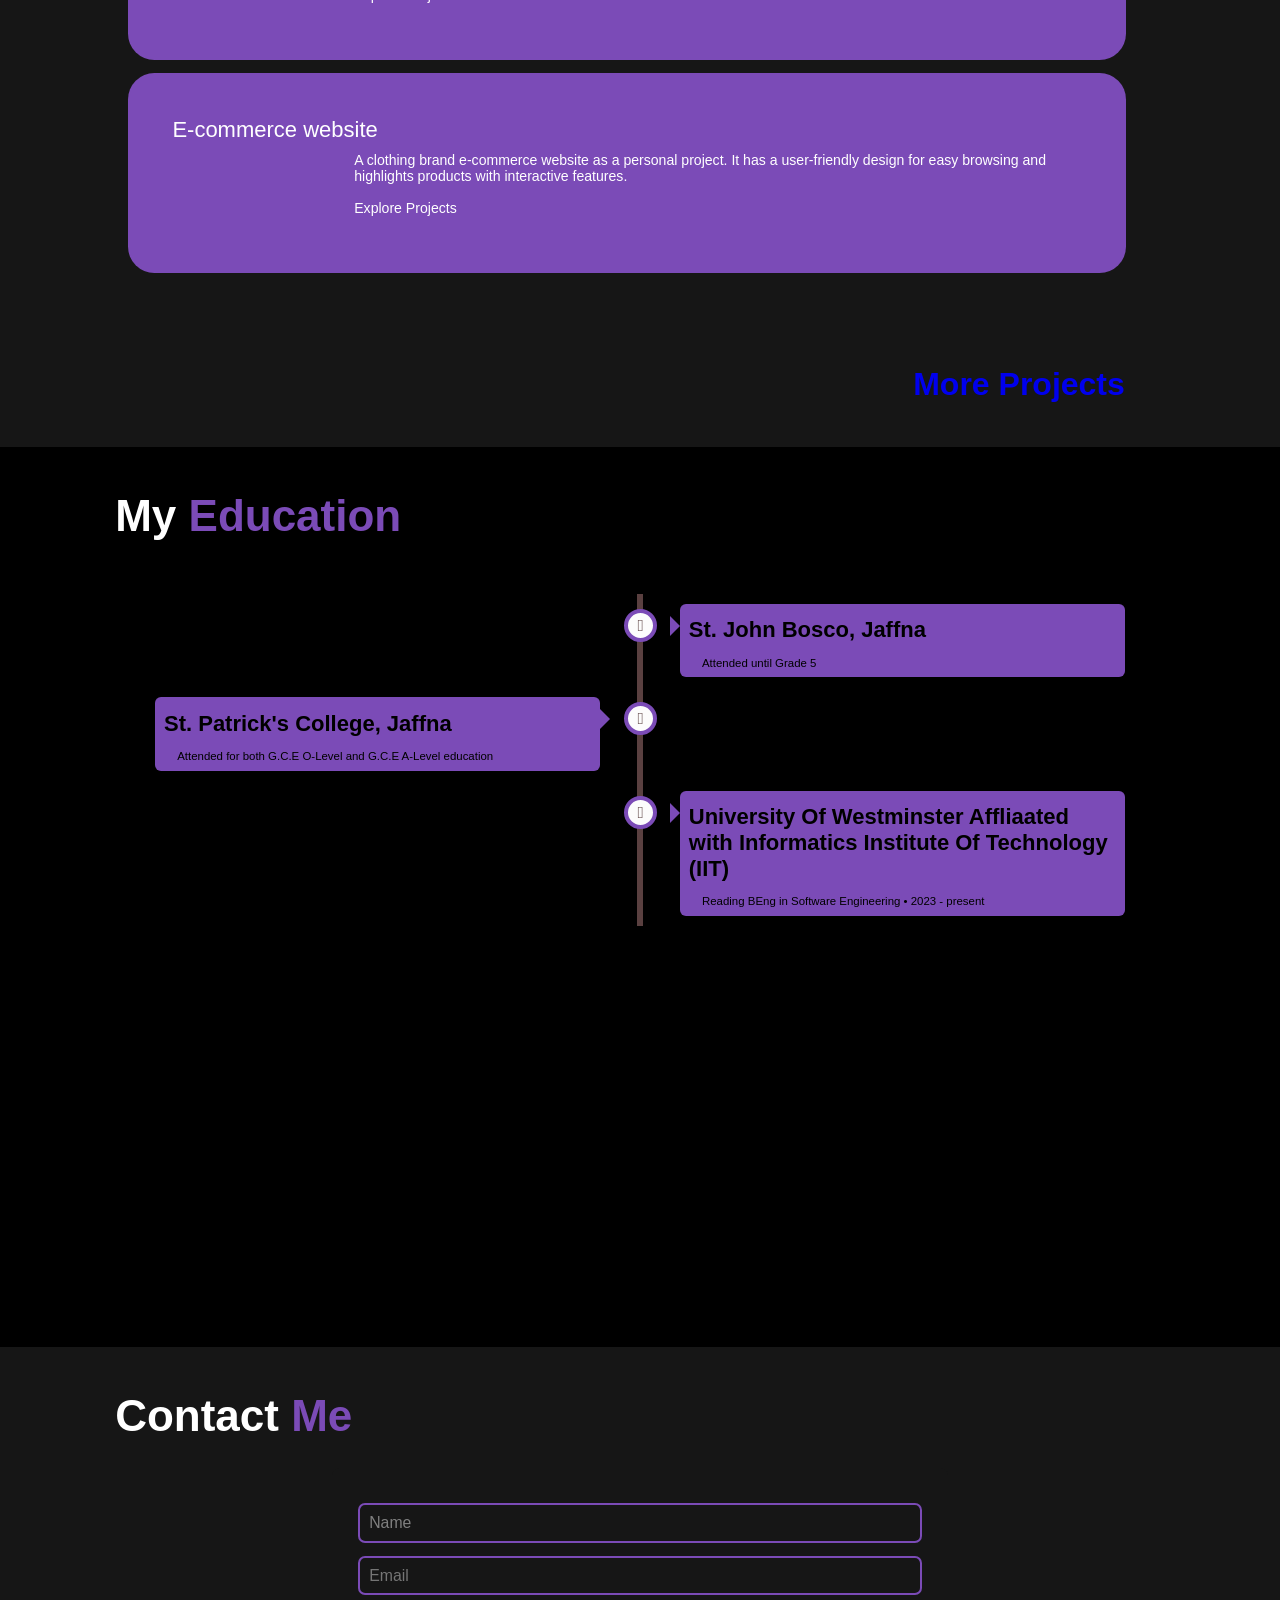
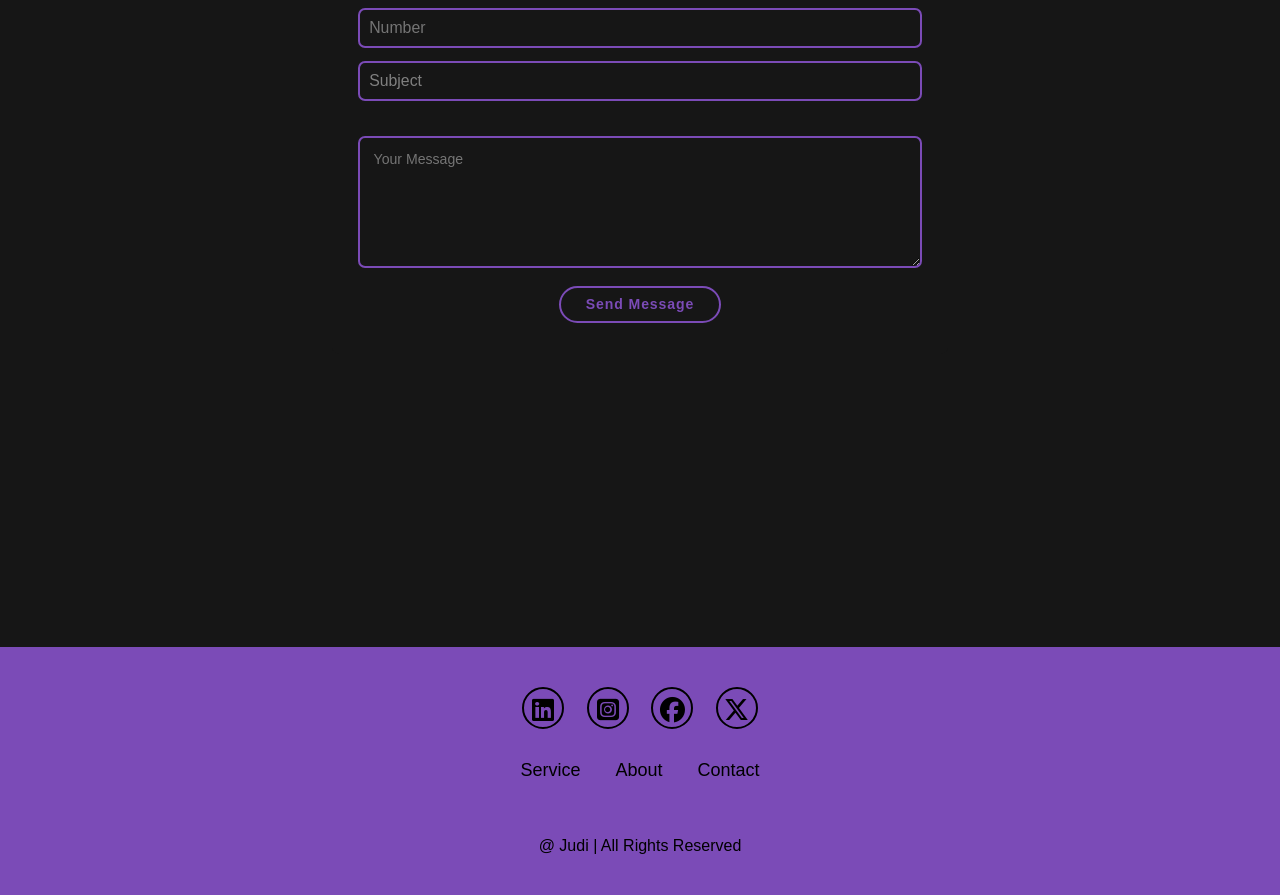
==== commit a659544e: "description added for projects" ====
--- a/index.html
+++ b/index.html
@@ -161,8 +161,8 @@
             <div class="service-info">
                 <h4>Calm Kid Rover</h4>
                 <p>
-                    A Learning platform for kids with ADHD
-                    <br><br><a href="https://github.com/Judinus10/NexaDesktopAssistant">Explore Projects</a>
+                    Your ADHD project is an interactive learning platform designed to help children with ADHD stay focused and engaged through gamified and adaptive content.
+                 <br><br><a href="https://github.com/umangawije/Calm_Kids_Rover.git">Explore Projects</a>
                 </p>
             </div>
         </div>
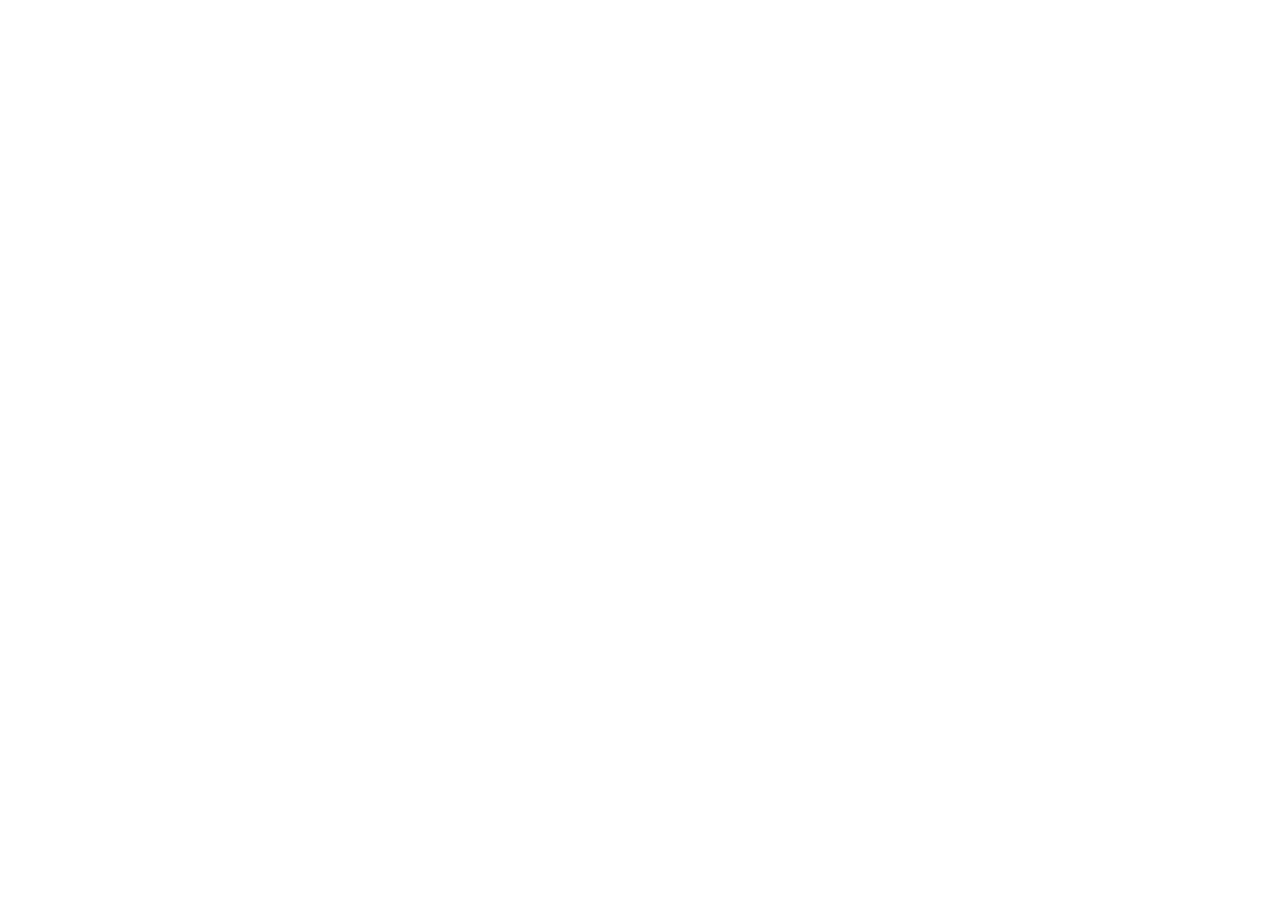
==== commit c5efb791: "updated version" ====
--- a/index.html
+++ b/index.html
@@ -1,270 +1,27 @@
 <!DOCTYPE html>
 <html lang="en">
+  <head>
+    <meta charset="UTF-8" />
+    <meta name="viewport" content="width=device-width, initial-scale=1.0" />
+    <title>Judinus Judes Uthiyaraj | Software Engineering Portfolio</title>
+    <meta name="description" content="Software Engineering Undergraduate building user-friendly apps with clean code, safe patterns, and delightful UX. View my work and get in touch." />
+    <meta name="author" content="Judinus Judes Uthiyaraj" />
+    <meta name="keywords" content="software engineer, full stack developer, react, typescript, web development, portfolio" />
+    <meta name="theme-color" content="#a3e635" />
 
-<head>
-    <meta charset="UTF-8">
-    <meta name="viewport" content="width=device-width, initial-scale=1.0">
-    <title>Portfolio</title>
-    <link rel="stylesheet" href="style.css">
-    <link rel="stylesheet" href="https://cdnjs.cloudflare.com/ajax/libs/font-awesome/6.5.2/css/all.min.css" 
-    integrity="sha512-SnH5WK+bZxgPHs44uWIX+LLJAJ9/2PkPKZ5QiAj6Ta86w+fsb2TkcmfRyVX3pBnMFcV7oQPJkl9QevSCWr3W6A==" 
-    crossorigin="anonymous" referrerpolicy="no-referrer" />
-</head>
-<body>
-    <header class="header">
-        <a href="#" class="logo">Judi</a>
-        <!-- <i class="fa-solid fa-bars menu-icon"></i> -->
-        <nav class="navbar">
-            <a href="#home" class="active">Home</a>
-            <a href="#service">Service</a>
-            <a href="#skills">Skills</a>
-            <a href="#projects">Projects</a>
-            <a href="#education">Education</a>
-            <!-- <a href="#experience">Experience</a> -->
-            <a href="#contact">Contact</a>
-        </nav>
-    </header>
+    <meta property="og:title" content="Judinus Judes Uthiyaraj | Software Engineering Portfolio" />
+    <meta property="og:description" content="Software Engineering Undergraduate building user-friendly apps with clean code, safe patterns, and delightful UX." />
+    <meta property="og:type" content="website" />
+    <meta property="og:image" content="https://lovable.dev/opengraph-image-p98pqg.png" />
 
-    <section class="home" id="home">
-        <div class="home-img">
-            <img src="profile.jpeg" alt="Profile Image">
-        </div>
-        <div class="home-content">
-            <h1>Hi, it's <span>Judinus</span></h1><br>
-            <h3 class="typing-text">I'm a <span id="typed-text"></span></h3><br>
-            <p>I'm a passionate software engineering student with a
-                strong foundation in Software Engineering. I thrive on
-                problem-solving, have a strong work ethic, and am
-                eager to contribute my skills and adapt to the ever
-                changing tech landscape.</p>
-            <div class="social-icon">
-                <a href="https://www.linkedin.com/in/judinus?utm_source=share&utm_campaign=share_via&utm_content=profile&utm_medium=android_app"><i class="fa-brands fa-linkedin"></i></a>
-                <a href="https://github.com/Judinus10"><i class="fa-brands fa-github"></i></a>
-                <a href="https://web.facebook.com/profile.php?id=100071634176189"><i class="fa-brands fa-facebook"></i></a>
-                <a href="https://x.com/Judinus10"><i class="fa-brands fa-x-twitter"></i></a>
-                <a href="https://www.instagram.com/damn_itx.judi?igsh=aXR3eDQwMWQ2eWVj"><i class="fa-brands fa-instagram"></i></a>
-            </div>
-            <a href="#contact" class="btn">Hire Me</a>
-        </div>
-    </section>
-    
-    <section class="service" id="service">
-        <h2 class="heading">Services</h2>
+    <meta name="twitter:card" content="summary_large_image" />
+    <meta name="twitter:title" content="Judinus Judes Uthiyaraj | Software Engineering Portfolio" />
+    <meta name="twitter:description" content="Software Engineering Undergraduate building user-friendly apps with clean code, safe patterns, and delightful UX." />
+    <meta name="twitter:image" content="https://lovable.dev/opengraph-image-p98pqg.png" />
+  </head>
 
-        <div class="service-box">
-            <div class="service-info">
-                <h4>Web Development</h4>
-                <p>◉ Front-end development using HTML, CSS, and JavaScript.<br>
-                    ◉ Back-end development using PHP and Java<br>
-                    <!-- ◉ Full-stack web development (combining front-end and back-end skills) -->
-                </p>
-            </div>
-        </div>
-        <div class="service-box">
-            <div class="service-info">
-                <h4>Mobile App Development</h4>
-                <p>◉ Cross-platform mobile apps using Flutter.<br>
-                    <!--◉ Development of Android apps with Java  -->
-                </p>
-            </div>
-        </div>
-        <div class="service-box">
-            <div class="service-info">
-                <h4>Software Development</h4>
-                <p>◉ Building desktop applications using Java or Python.<br>
-                    <!-- ◉ Developing RESTful APIs with PHP or Python -->
-                 </p>
-            </div>
-        </div>
-    </section>
-
-    <section class="skills" id="skills">
-        <h2 class="heading">Skills</h2>
-        <div class="container">
-            <div class="row" id="skillsContainer">
-                <div class="bar">
-                    <div class="info">
-                        <img src="assets\images\python.png" alt="Python">
-                        <span>Python</span>
-                    </div>
-                </div>
-                <div class="bar">
-                    <div class="info">
-                        <img src="assets\images\java.png" alt="Java">
-                        <span>Java</span>
-                    </div>
-                </div>
-                <div class="bar">
-                    <div class="info">
-                        <img src="assets\images\html.jpg" alt="HTML">
-                        <span>HTML</span>
-                    </div>
-                </div>
-                <div class="bar">
-                    <div class="info">
-                        <img src="assets\images\css.jpeg" alt="CSS">
-                        <span>CSS</span>
-                    </div>
-                </div>
-                <div class="bar">
-                    <div class="info">
-                        <img src="assets\images\js.png" alt="JS">
-                        <span>JS</span>
-                    </div>
-                </div>
-                <div class="bar">
-                    <div class="info">
-                        <img src="assets\images\php.png" alt="JS">
-                        <span>PHP</span>
-                    </div>
-                </div>
-                <div class="bar">
-                    <div class="info">
-                        <img src="assets\images\sql.png" alt="JS">
-                        <span>SQL</span>
-                    </div>
-                </div>
-                <div class="bar">
-                    <div class="info">
-                        <img src="assets\images\angular.png" alt="JS">
-                        <span>Angular JS</span>
-                    </div>
-                </div>
-                <div class="bar">
-                    <div class="info">
-                        <img src="assets\images\phpmyadmin.png" alt="JS">
-                        <span>phpMyAdmin</span>
-                    </div>
-                </div>
-                <div class="bar">
-                    <div class="info">
-                        <img src="assets\images\flutter.png" alt="Flutter">
-                        <span>Flutter</span>
-                    </div>
-                </div>
-            </div>
-        </div>
-    </section>
-
-    <section class="service" id="projects">
-        <h2 class="heading">Projects</h2>
-        <div class="service-box">
-            <div class="service-info" id="pro">
-                <h4>Nexa</h4>
-                <p>
-                    A Desktop assistant open apps and websites using both text and voice command.and also make call and chats with your contacts.
-                    <br><br><a href="https://github.com/Judinus10/NexaDesktopAssistant">Explore Projects</a>
-                </p>
-            </div>
-        </div>
-        <div class="service-box">
-            <div class="service-info">
-                <h4>Calm Kid Rover</h4>
-                <p>
-                    Your ADHD project is an interactive learning platform designed to help children with ADHD stay focused and engaged through gamified and adaptive content.
-                 <br><br><a href="https://github.com/umangawije/Calm_Kids_Rover.git">Explore Projects</a>
-                </p>
-            </div>
-        </div>
-        <div class="service-box">
-            <div class="service-info">
-                <h4>E-commerce website</h4>
-                <p>
-                    A clothing brand e-commerce website as a personal project. It has a user-friendly design for easy browsing and highlights products with interactive features.
-                    <br><br><a href="https://github.com/Judinus10/e-commerceWebsite">Explore Projects</a>
-                </p>
-            </div>
-        </div>
-        <h1><a href="https://github.com/Judinus10?tab=repositories">More Projects</a></h1>
-    </section>
-
-    <section class="education" id="education">
-        <h2 class="heading">My <span>Education</span></h2>
-        <div class="timeline">
-             <div class="container right">
-                <div class="content">
-                    <div class="tag">
-                        <h2>St. John Bosco, Jaffna</h2>
-                    </div>
-                    <div class="decs">
-                        <p>Attended until Grade 5</p>
-                    </div>
-                </div>
-            </div>
-            <div class="container left">
-                <div class="content">
-                    <div class="tag">
-                        <h2>St. Patrick's College, Jaffna</h2>
-                    </div>
-                    <div class="decs">
-                        <p>
-                            Attended for both G.C.E O-Level and G.C.E A-Level education
-                        </p>
-                    </div>
-                </div>
-            </div>
-            <div class="container right">
-                <div class="content">
-                    <div class="tag">
-                        <h2>University Of Westminster
-                            Affliaated with Informatics Institute Of Technology (IIT)</h2>
-                    </div>
-                    <div class="decs">
-                        <p>Reading BEng in Software Engineering • 2023 - present <br>
-                
-                        </p>
-                    </div>
-                </div>
-            </div>
-            <!-- <div class="container left">
-                <div class="content">
-                    <div class="tag">
-                        <h2>University</h2>
-                    </div>
-                    <div class="decs">
-                        <p>Lorem ipsum dolor sit amet In repellendus laboriosam sed 
-                            error? Id illum laudantium voluptatem voluptate! Praesentium
-                             rem facilis nemo tenetur vero odit eum perferendis quae quaerat?
-                              Praesentium?</p>
-                    </div>
-                </div>
-            </div>  -->
-        </div>
-    </section>
-
-    <section class="contact" id="contact">
-        <h2 class="heading">Contact <span>Me</span></h2>
-        <form action="send_email.php" method="POST" >
-            <div class="input-box">
-                <input type="text" placeholder="Name" required><br>
-                <input type="email" placeholder="Email" required> <br>
-                <input type="Number"  placeholder="Number" required><br>
-                <input type="text"  placeholder="Subject" ><br>
-            </div>
-            <textarea name="" id="" cols="10" placeholder="Your Message"></textarea>
-            <input type="submit" value="Send Message" class="btn">
-        </form>
-    </section>
-
-    <footer class="footer">
-        <div class="social">
-            <a href="https://www.linkedin.com/in/judinus?utm_source=share&utm_campaign=share_via&utm_content=profile&utm_medium=android_app" class="fa-brands fa-linkedin"></i></a>
-            <a href="https://www.instagram.com/damn_itx.judi?igsh=aXR3eDQwMWQ2eWVj" class="fa-brands fa-square-instagram"></i></a>
-            <a href="https://web.facebook.com/profile.php?id=100071634176189" class="fa-brands fa-facebook"></i></a>
-            <a href="https://x.com/Judinus10" class="fa-brands fa-x-twitter"></i></a>
-        </div>
-        <ul class="list">
-            <!-- <li><a href="#">FAQ</a></li> -->
-            <li><a href="#service">Service</a></li>
-            <li><a href="#home">About</a></li>
-            <li><a href="#contact">Contact</a></li>
-            <!-- <li><a href="#">Privacy Policies</a></li> -->
-        </ul>
-        <p class="copyright">
-            @ Judi | All Rights Reserved
-        </p>
-    </footer>
-
-    <script src="/assets/js/script.js"> </script>
-</body>
+  <body>
+    <div id="root"></div>
+    <script type="module" src="/src/main.tsx"></script>
+  </body>
 </html>
